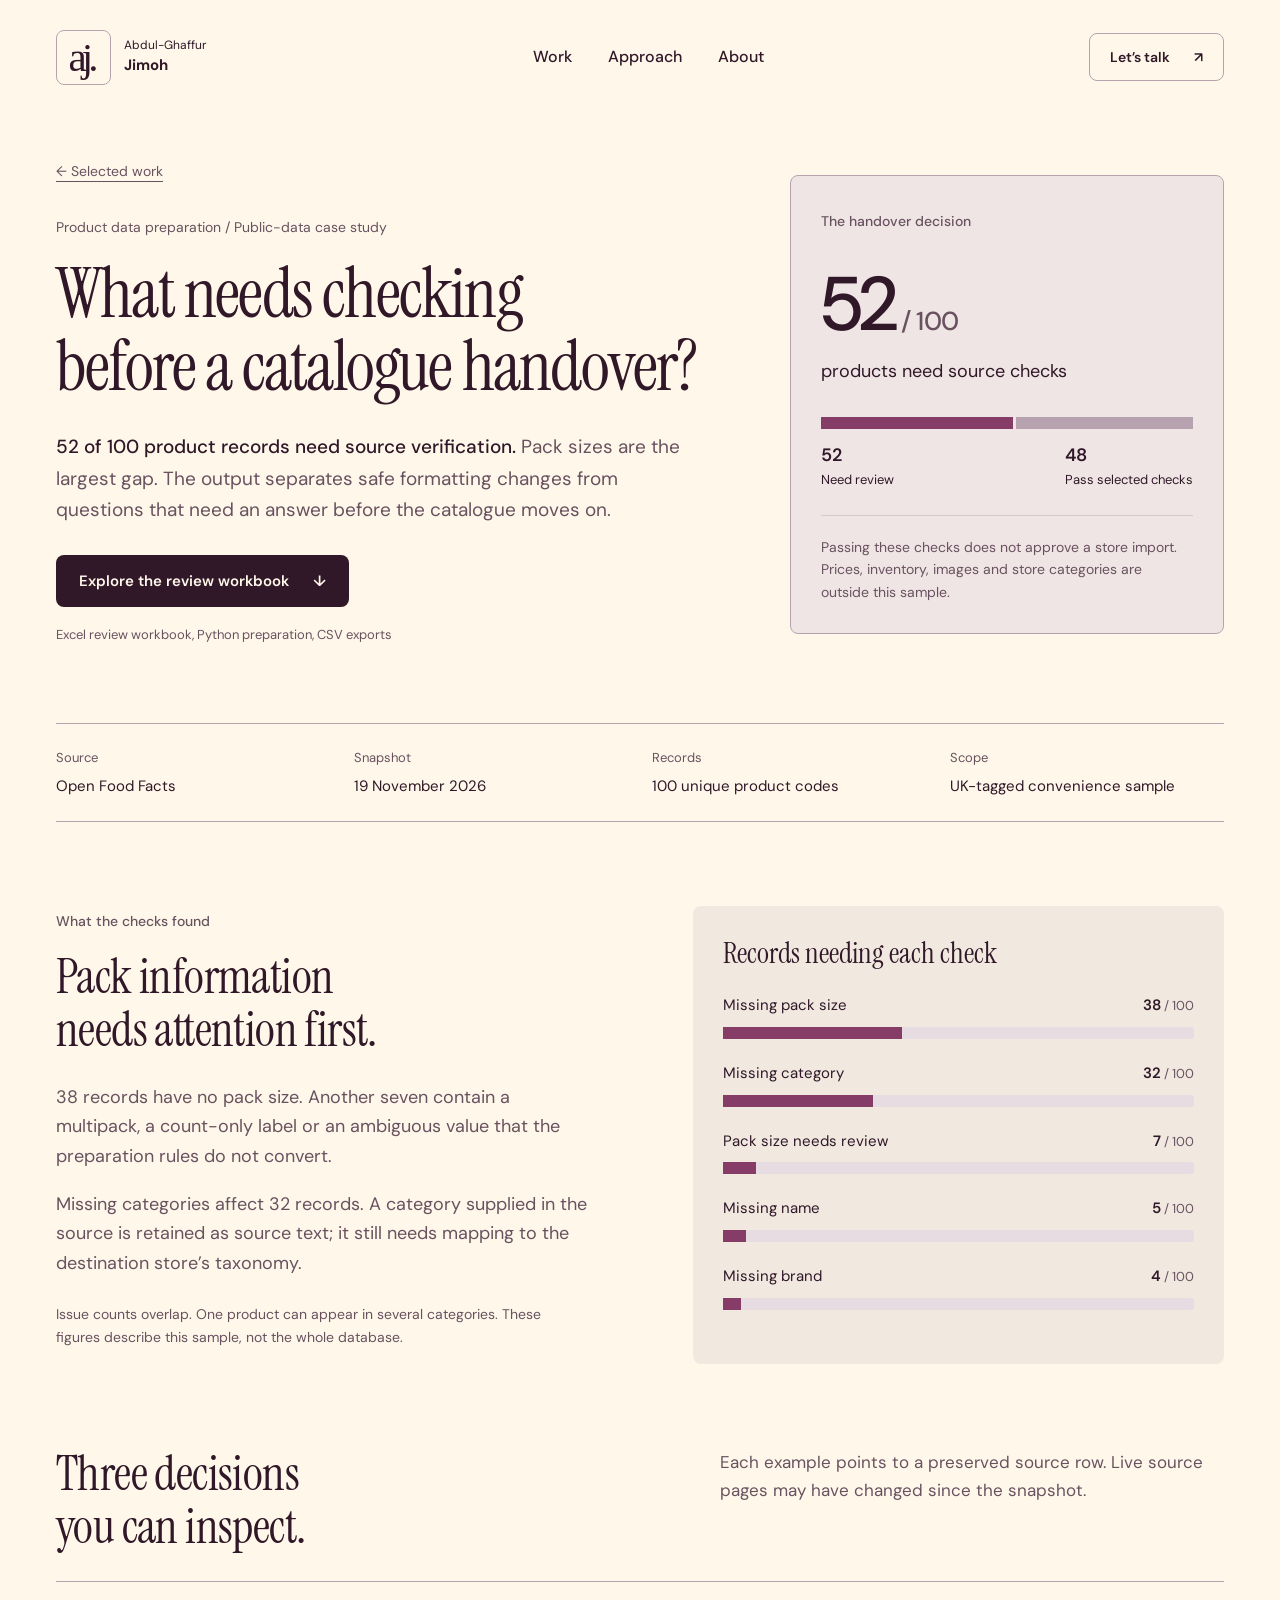
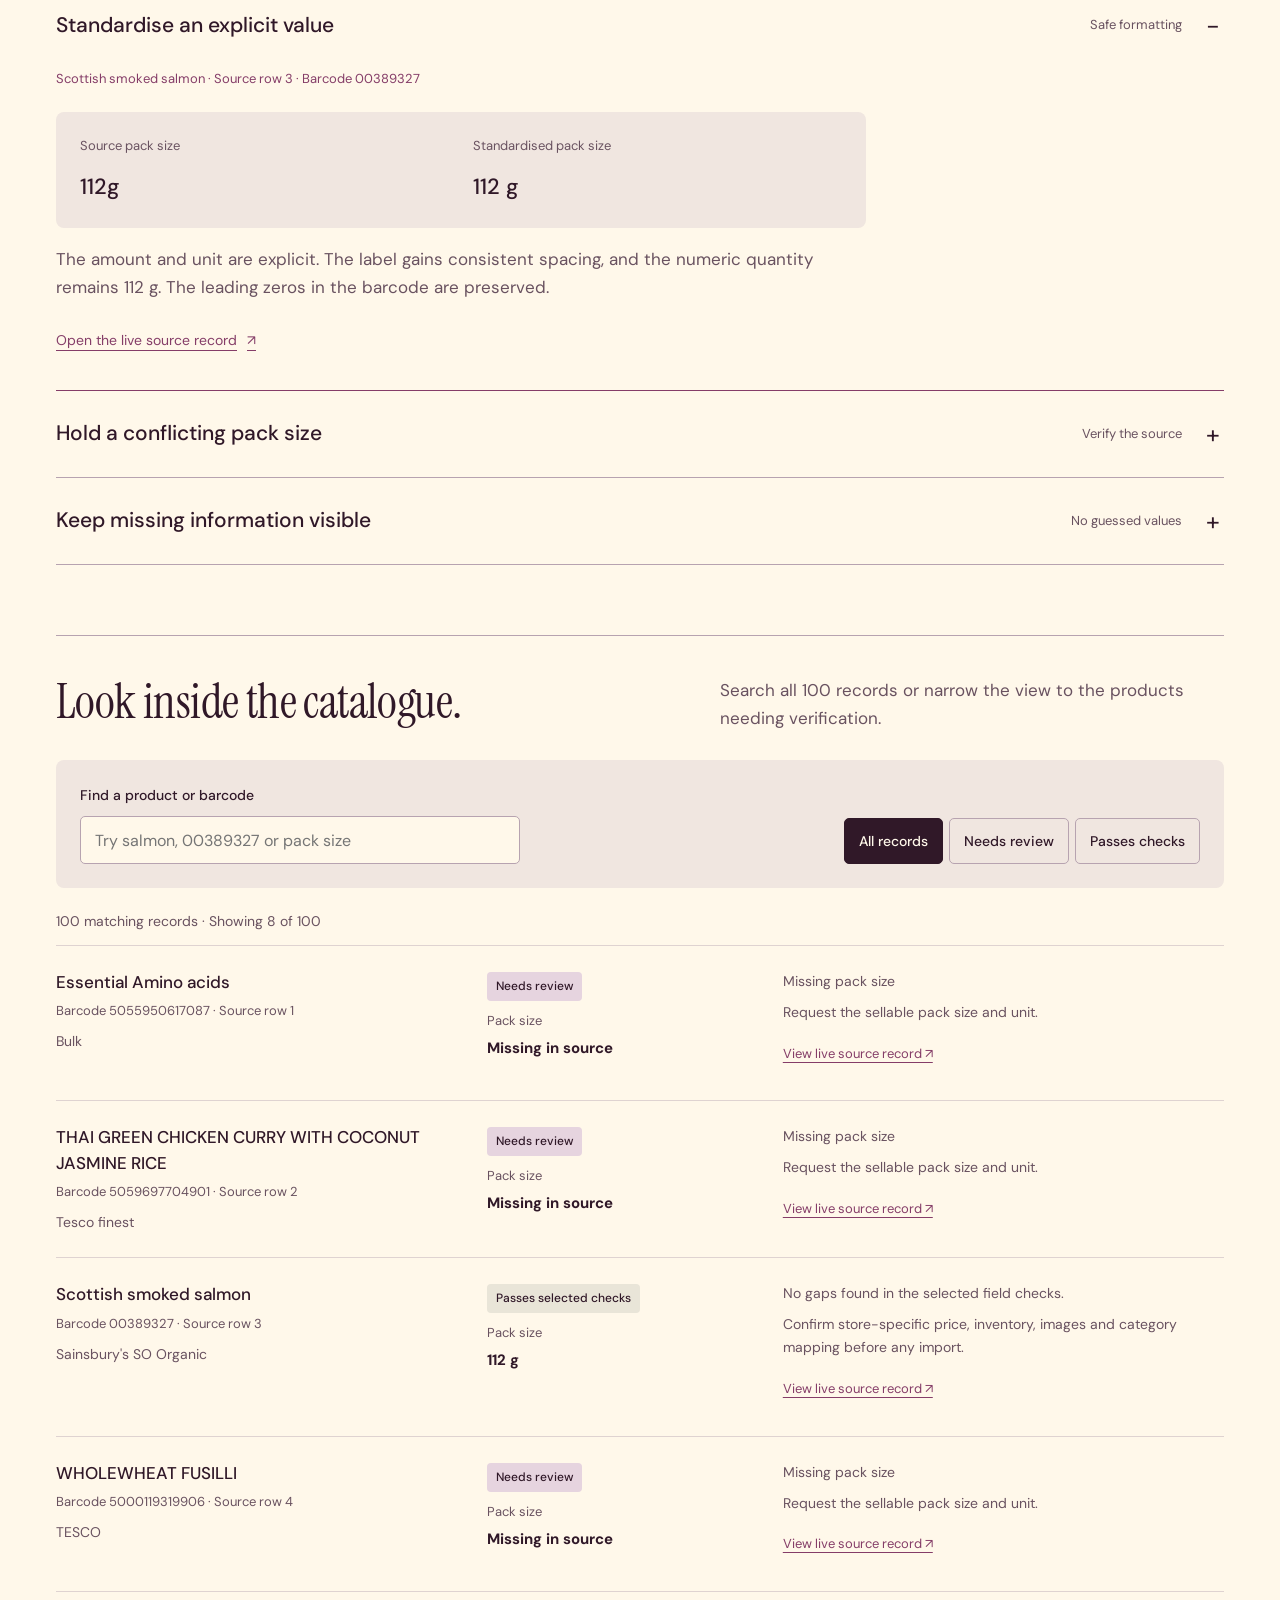
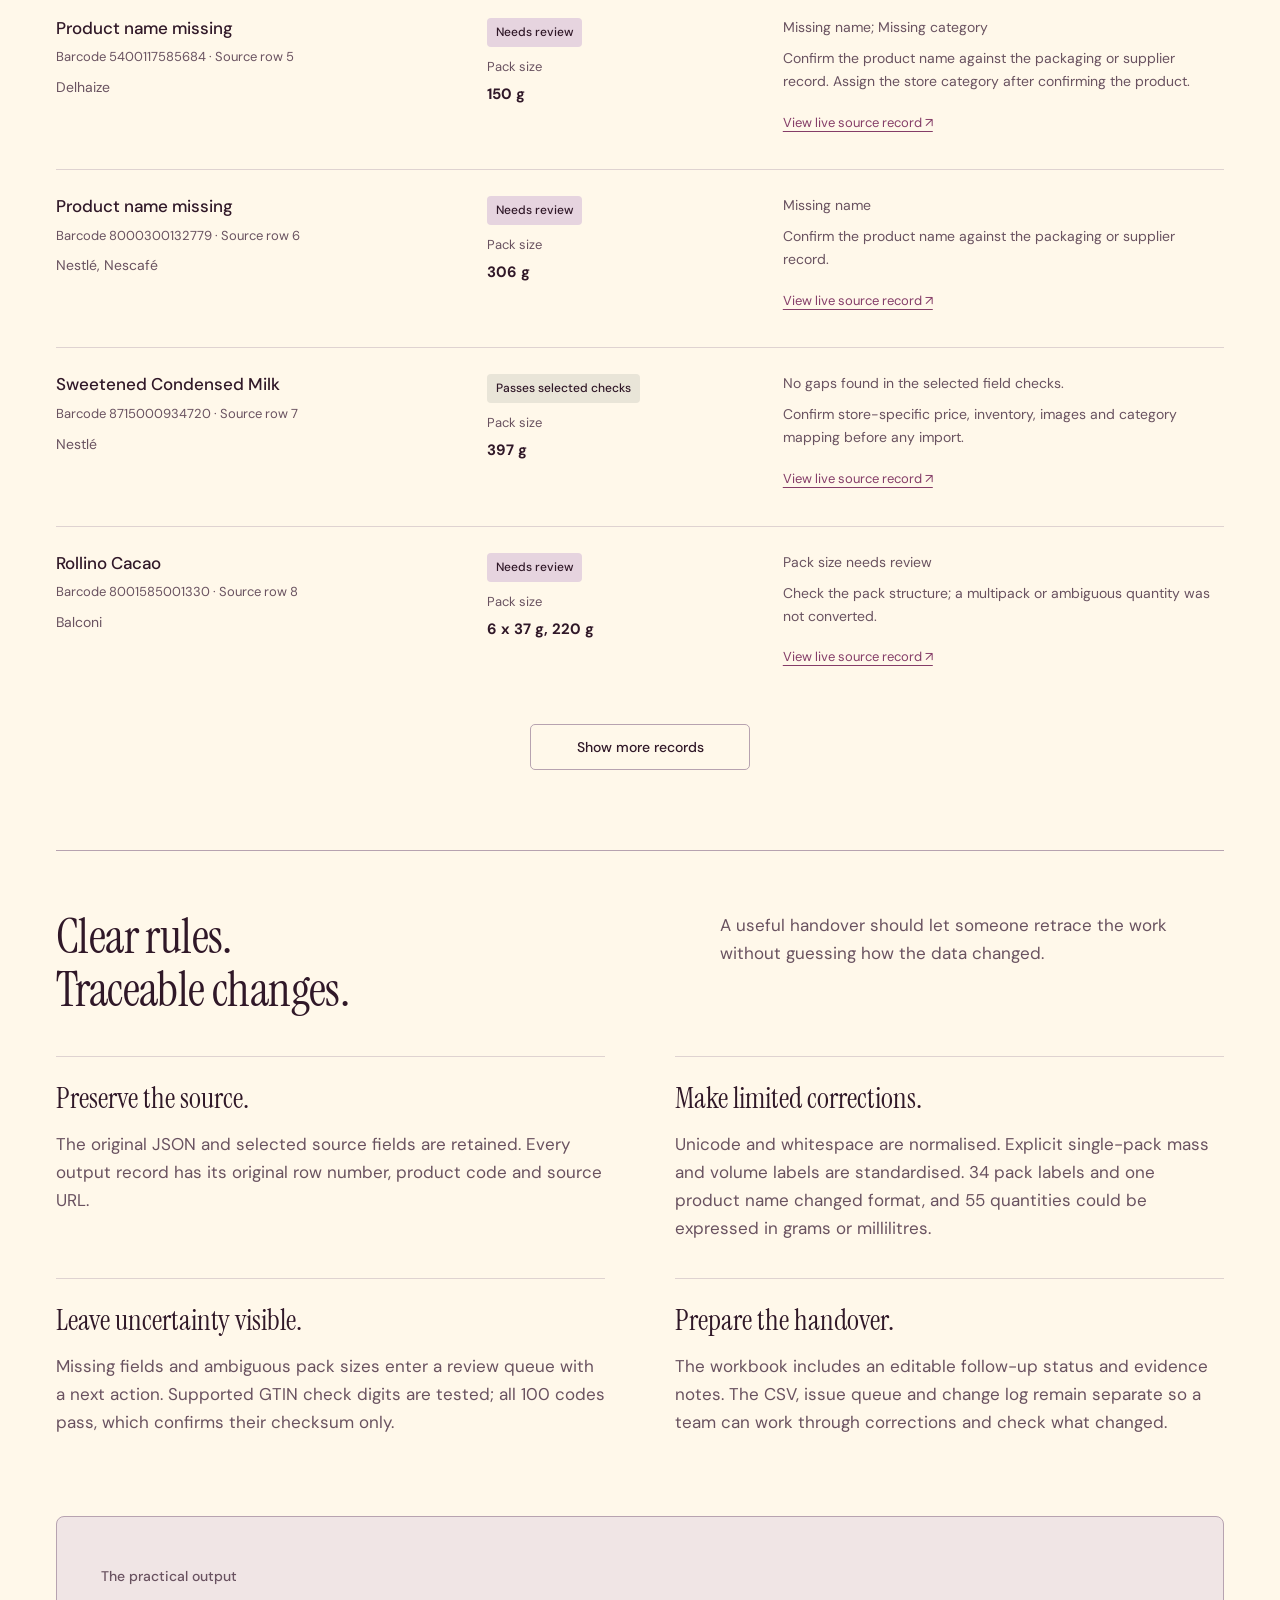
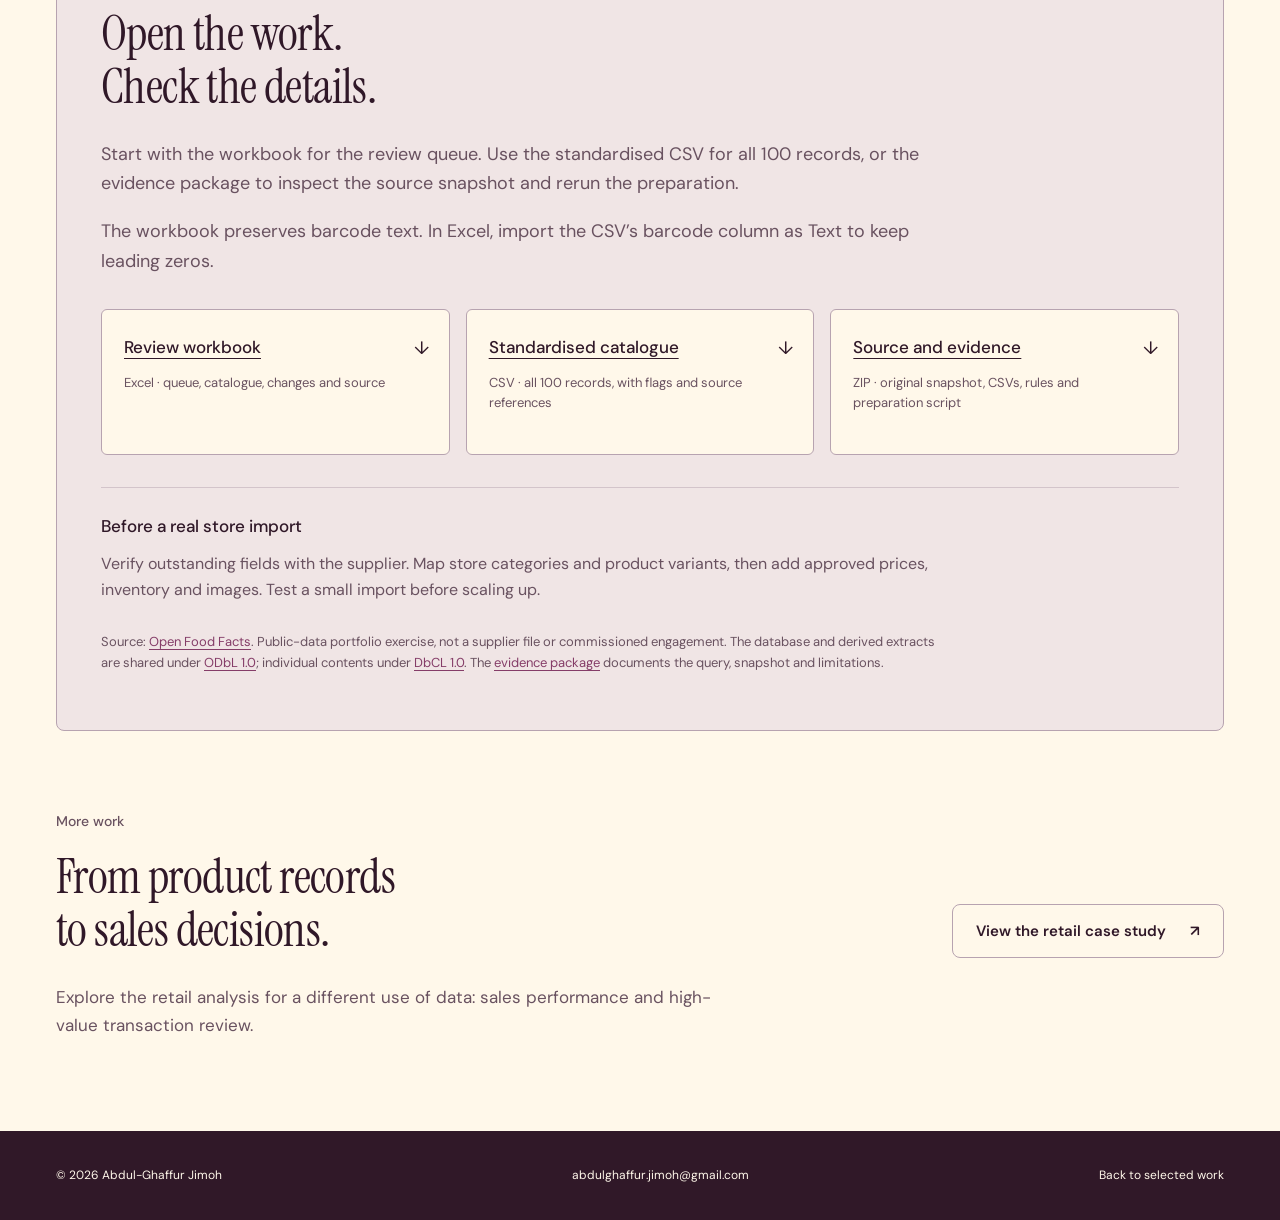
==== catalogue-case-study.html @ dcfa3a55 "Add catalogue quality case study and refine mobile navigation" ====
<!doctype html><html lang="en"><head><meta charset="utf-8"><meta name="viewport" content="width=device-width,initial-scale=1"><meta name="theme-color" content="#FFF8EA"><title>Product Catalogue Quality Review | Abdul-Ghaffur Jimoh</title><meta name="description" content="A practical review of 100 real product records: 52 need source verification, 35 fields standardised, with a downloadable catalogue and review queue."><link rel="canonical" href="https://abdulghaffurjimoh.github.io/catalogue-case-study.html"><meta name="author" content="Abdul-Ghaffur Jimoh"><meta property="og:type" content="article"><meta property="og:title" content="What needs checking before a catalogue handover?"><meta property="og:description" content="100 real product records. Clear preparation rules, a traceable change log and a practical review queue."><meta property="og:url" content="https://abdulghaffurjimoh.github.io/catalogue-case-study.html"><meta property="og:image" content="https://abdulghaffurjimoh.github.io/portfolio-social.jpg"><meta name="twitter:card" content="summary_large_image"><meta name="twitter:title" content="Product Catalogue Quality Review | Abdul-Ghaffur Jimoh"><meta name="twitter:description" content="A practical catalogue review with real source records and downloadable evidence."><meta name="twitter:image" content="https://abdulghaffurjimoh.github.io/portfolio-social.jpg"><link rel="icon" href="portfolio-mark.svg?v=3" type="image/svg+xml"><link rel="preconnect" href="https://fonts.googleapis.com"><link rel="preconnect" href="https://fonts.gstatic.com" crossorigin><link href="https://fonts.googleapis.com/css2?family=Instrument+Serif:ital@0;1&family=DM+Sans:wght@400;500;600&display=swap" rel="stylesheet"><link rel="stylesheet" href="style.css"><link rel="stylesheet" href="editorial.css?v=about-4"><link rel="stylesheet" href="interactions.css?v=3"><link rel="stylesheet" href="catalogue.css?v=1"><script src="app.js?v=2" defer></script><script src="interactions.js?v=3" defer></script><script src="catalogue.js?v=1" defer></script></head><body class="case-page catalogue-page"><a class="skip" href="#main">Skip to content</a><header class="site-header wrap"><a class="brand" href="index.html" aria-label="Abdul-Ghaffur Jimoh home"><span class="mark">aj<span>.</span></span><span>Abdul-Ghaffur<br><b>Jimoh</b></span></a><button class="menu-toggle" type="button" aria-expanded="false" aria-controls="primary-navigation"><span class="menu-label">Menu</span><span class="menu-icon" aria-hidden="true"></span></button><nav id="primary-navigation" aria-label="Main navigation"><a href="index.html#work">Work</a><a href="index.html#approach">Approach</a><a href="index.html#about">About</a><a class="menu-contact" href="mailto:abdulghaffur.jimoh@gmail.com">Get in touch <span aria-hidden="true">↗</span></a></nav><a class="nav-contact" href="mailto:abdulghaffur.jimoh@gmail.com">Let’s talk <span aria-hidden="true">↗</span></a></header><main id="main">
<section class="catalogue-hero wrap"><div class="catalogue-intro"><a class="back-link" href="index.html#work">← Selected work</a><p class="project-type">Product data preparation / Public-data case study</p><h1>What needs checking<br>before a catalogue handover?</h1><p class="catalogue-deck"><strong>52 of 100 product records need source verification.</strong> Pack sizes are the largest gap. The output separates safe formatting changes from questions that need an answer before the catalogue moves on.</p><a class="button primary" href="Catalogue_Review.xlsx" download>Explore the review workbook <span aria-hidden="true">↓</span></a><p class="catalogue-tools">Excel review workbook, Python preparation, CSV exports</p></div><aside class="catalogue-verdict" aria-label="Catalogue review result"><span class="section-label">The handover decision</span><div class="verdict-main"><strong>52<span> / 100</span></strong><p>products need source checks</p></div><div class="split-track" role="img" aria-label="52 products need review; 48 pass selected checks"><span></span><span></span></div><div class="split-labels"><p><strong>52</strong> Need review</p><p><strong>48</strong> Pass selected checks</p></div><p class="verdict-note">Passing these checks does not approve a store import. Prices, inventory, images and store categories are outside this sample.</p></aside></section>
<dl class="catalogue-context wrap"><div><dt>Source</dt><dd>Open Food Facts</dd></div><div><dt>Snapshot</dt><dd>19 November 2026</dd></div><div><dt>Records</dt><dd>100 unique product codes</dd></div><div><dt>Scope</dt><dd>UK-tagged convenience sample</dd></div></dl>
<section class="catalogue-evidence wrap" id="catalogue-findings"><div><span class="section-label">What the checks found</span><h2>Pack information<br>needs attention first.</h2><p>38 records have no pack size. Another seven contain a multipack, a count-only label or an ambiguous value that the preparation rules do not convert.</p><p>Missing categories affect 32 records. A category supplied in the source is retained as source text; it still needs mapping to the destination store’s taxonomy.</p><p class="evidence-note">Issue counts overlap. One product can appear in several categories. These figures describe this sample, not the whole database.</p></div><div class="quality-evidence"><h3>Records needing each check</h3><div class="quality-chart" role="img" aria-label="Products with each issue, out of 100: 38 missing pack size; 32 missing category; 7 pack sizes need review; 5 missing names; 4 missing brands."><div class="quality-bar"><div><span>Missing pack size</span><strong>38<small> / 100</small></strong></div><div class="bar-track"><span style="width:38%"></span></div></div><div class="quality-bar"><div><span>Missing category</span><strong>32<small> / 100</small></strong></div><div class="bar-track"><span style="width:32%"></span></div></div><div class="quality-bar"><div><span>Pack size needs review</span><strong>7<small> / 100</small></strong></div><div class="bar-track"><span style="width:7%"></span></div></div><div class="quality-bar"><div><span>Missing name</span><strong>5<small> / 100</small></strong></div><div class="bar-track"><span style="width:5%"></span></div></div><div class="quality-bar"><div><span>Missing brand</span><strong>4<small> / 100</small></strong></div><div class="bar-track"><span style="width:4%"></span></div></div></div></div></section>
<section class="catalogue-decisions wrap" id="decisions"><div class="section-heading"><h2>Three decisions<br>you can inspect.</h2><p>Each example points to a preserved source row. Live source pages may have changed since the snapshot.</p></div><div class="decision-list"><details class="decision-example" open><summary><span>Standardise an explicit value</span><span class="decision-tag">Safe formatting</span></summary><div class="decision-body"><p class="example-product">Scottish smoked salmon · Source row 3 · Barcode 00389327</p><div class="before-after"><div><span>Source pack size</span><strong>112g</strong></div><div><span>Standardised pack size</span><strong>112 g</strong></div></div><p>The amount and unit are explicit. The label gains consistent spacing, and the numeric quantity remains 112 g. The leading zeros in the barcode are preserved.</p><a href="https://world.openfoodfacts.org/product/00389327" target="_blank" rel="noopener noreferrer">Open the live source record <span aria-hidden="true">↗</span></a></div></details>
<details class="decision-example"><summary><span>Hold a conflicting pack size</span><span class="decision-tag">Verify the source</span></summary><div class="decision-body"><p class="example-product">Rollino Cacao · Source row 8 · Barcode 8001585001330</p><div class="before-after"><div><span>Source pack size</span><strong>6 x 37 g, 220 g</strong></div><div><span>Derived total</span><strong>Left blank</strong></div></div><p>Six units at 37 g would total 222 g, which conflicts with 220 g in the same field. The original label stays visible. The next action is to check the packaging or supplier record before choosing a value.</p><a href="https://world.openfoodfacts.org/product/8001585001330" target="_blank" rel="noopener noreferrer">Open the live source record <span aria-hidden="true">↗</span></a></div></details>
<details class="decision-example"><summary><span>Keep missing information visible</span><span class="decision-tag">No guessed values</span></summary><div class="decision-body"><p class="example-product">Source row 5 · Barcode 5400117585684</p><div class="before-after"><div><span>Product name</span><strong>Missing in source</strong></div><div><span>Known pack size</span><strong>150 g</strong></div></div><p>The record has a brand and pack size but no product name. Those fields are insufficient to identify the item safely. The name stays blank and the product enters the review queue.</p><a href="https://world.openfoodfacts.org/product/5400117585684" target="_blank" rel="noopener noreferrer">Open the live source record <span aria-hidden="true">↗</span></a></div></details></div></section>
<section class="catalogue-records wrap" id="records"><div class="section-heading"><h2>Look inside the catalogue.</h2><p>Search all 100 records or narrow the view to the products needing verification.</p></div><div class="record-toolbar" hidden><div class="record-search"><label for="catalogue-search">Find a product or barcode</label><input type="search" id="catalogue-search" placeholder="Try salmon, 00389327 or pack size" autocomplete="off"></div><div class="record-filters" role="group" aria-label="Filter catalogue records"><button type="button" data-record-filter="all" aria-pressed="true">All records</button><button type="button" data-record-filter="review" aria-pressed="false">Needs review</button><button type="button" data-record-filter="pass" aria-pressed="false">Passes checks</button></div></div><p class="record-count" role="status" aria-live="polite">Loading the product records…</p><div class="record-results" id="catalogue-results"></div><button class="records-more" type="button" hidden>Show more records</button><noscript><p>Download the workbook or CSV below to inspect all 100 records.</p></noscript></section>
<section class="catalogue-method wrap"><div class="section-heading"><h2>Clear rules.<br>Traceable changes.</h2><p>A useful handover should let someone retrace the work without guessing how the data changed.</p></div><div class="method-grid"><article><h3>Preserve the source.</h3><p>The original JSON and selected source fields are retained. Every output record has its original row number, product code and source URL.</p></article><article><h3>Make limited corrections.</h3><p>Unicode and whitespace are normalised. Explicit single-pack mass and volume labels are standardised. 34 pack labels and one product name changed format, and 55 quantities could be expressed in grams or millilitres.</p></article><article><h3>Leave uncertainty visible.</h3><p>Missing fields and ambiguous pack sizes enter a review queue with a next action. Supported GTIN check digits are tested; all 100 codes pass, which confirms their checksum only.</p></article><article><h3>Prepare the handover.</h3><p>The workbook includes an editable follow-up status and evidence notes. The CSV, issue queue and change log remain separate so a team can work through corrections and check what changed.</p></article></div></section>
<section class="catalogue-downloads wrap" id="downloads"><span class="section-label">The practical output</span><h2>Open the work.<br>Check the details.</h2><p>Start with the workbook for the review queue. Use the standardised CSV for all 100 records, or the evidence package to inspect the source snapshot and rerun the preparation.</p><p class="csv-guidance">The workbook preserves barcode text. In Excel, import the CSV’s barcode column as Text to keep leading zeros.</p><div class="download-grid"><a href="Catalogue_Review.xlsx" download><span>Review workbook</span><small>Excel · queue, catalogue, changes and source</small><b aria-hidden="true">↓</b></a><a href="catalogue-standardised.csv" download><span>Standardised catalogue</span><small>CSV · all 100 records, with flags and source references</small><b aria-hidden="true">↓</b></a><a href="catalogue-evidence.zip" download><span>Source and evidence</span><small>ZIP · original snapshot, CSVs, rules and preparation script</small><b aria-hidden="true">↓</b></a></div><div class="catalogue-limits"><h3>Before a real store import</h3><p>Verify outstanding fields with the supplier. Map store categories and product variants, then add approved prices, inventory and images. Test a small import before scaling up.</p></div><p class="source-credit">Source: <a href="https://world.openfoodfacts.org/" target="_blank" rel="noopener noreferrer">Open Food Facts</a>. Public-data portfolio exercise, not a supplier file or commissioned engagement. The database and derived extracts are shared under <a href="https://opendatacommons.org/licenses/odbl/1-0/" target="_blank" rel="noopener noreferrer">ODbL 1.0</a>; individual contents under <a href="https://opendatacommons.org/licenses/dbcl/1-0/" target="_blank" rel="noopener noreferrer">DbCL 1.0</a>. The <a href="catalogue-evidence.zip" download>evidence package</a> documents the query, snapshot and limitations.</p></section>
<section class="catalogue-next wrap"><div><span class="section-label">More work</span><h2>From product records<br>to sales decisions.</h2><p>Explore the retail analysis for a different use of data: sales performance and high-value transaction review.</p></div><a class="button outline" href="retail-case-study.html">View the retail case study <span aria-hidden="true">↗</span></a></section></main><footer class="site-footer wrap"><span>© <span data-year>2026</span> Abdul-Ghaffur Jimoh</span><a href="mailto:abdulghaffur.jimoh@gmail.com">abdulghaffur.jimoh@gmail.com</a><a href="index.html#work">Back to selected work</a></footer></body></html>
---- style.css ----
:root{--paper:#fcfcfb;--ink:#172d39;--blue:#3155d9;--mist:#eaf0fa;--sage:#e0ece5;--line:#dce2e5;--muted:#546670;--font:Manrope,Arial,sans-serif}*{box-sizing:border-box}html{scroll-behavior:smooth;scroll-padding-top:35px}body{margin:0;background:var(--paper);color:var(--ink);font:16px/1.65 var(--font);-webkit-font-smoothing:antialiased}a{color:inherit;text-decoration:none}button{font:inherit}button,a{-webkit-tap-highlight-color:transparent}a:focus-visible,button:focus-visible,summary:focus-visible{outline:3px solid var(--blue);outline-offset:5px}::selection{background:#cbd9ff}.wrap{max-width:1320px;width:calc(100% - 112px);margin-inline:auto}.skip{position:absolute;left:20px;top:-100px;background:var(--ink);color:white;padding:10px 20px;z-index:20}.skip:focus{top:15px}.site-header{height:120px;display:flex;align-items:center;justify-content:space-between;gap:30px}.brand{display:flex;align-items:center;gap:13px;font-size:12px;line-height:1.45}.brand b{font-size:14px}.mark{font-family:Georgia,serif;font-size:41px;letter-spacing:-5px;line-height:1;background:var(--ink);color:white;width:55px;height:55px;display:flex;align-items:center;justify-content:center;border-radius:16px;padding-right:5px}.mark span{color:#a9c1ff}.site-header nav{display:flex;gap:36px;font-size:14px;font-weight:600}.site-header nav a{padding:12px 0}.site-header nav a:hover,.text-link:hover{color:var(--blue)}.nav-contact{display:flex;align-items:center;gap:24px;border:1px solid var(--line);border-radius:30px;padding:11px 22px;font-size:13px;font-weight:700}.nav-contact:hover{background:var(--mist)}.hero{display:grid;grid-template-columns:1.1fr 1fr;gap:7%;align-items:center;min-height:650px;padding-block:50px 80px}.availability{display:flex;align-items:center;gap:10px;font-size:12px;font-weight:600;margin-bottom:25px}.availability>span{width:7px;height:7px;background:#417252;border-radius:50%;box-shadow:0 0 0 5px #e7efe9}.hero h1{font-family:'Instrument Serif',Georgia,serif;font-weight:400;font-size:clamp(56px,5.8vw,84px);line-height:1.03;letter-spacing:-2.4px;margin:0 0 25px}.hero-copy>p{max-width:440px;font-size:16px;line-height:1.8;color:var(--muted)}.hero-actions{display:flex;align-items:center;gap:28px;margin-top:30px}.button{min-height:49px;display:inline-flex;align-items:center;justify-content:center;gap:30px;padding:14px 23px;border-radius:7px;font-size:13px;font-weight:700;transition:background .2s,transform .2s;white-space:nowrap}.button:hover{transform:translateY(-2px)}.button.primary{background:var(--blue);color:#fff}.button.primary:hover{background:#2543af}.button.light{background:white;color:var(--ink)}.button.outline{border:1px solid var(--line);background:white}.text-link{font-size:13px;font-weight:700;border-bottom:1px solid currentColor;padding-block:7px;display:inline-block}.hero-foot{display:flex;gap:19px;margin-top:38px;font-size:10px;color:var(--muted)}.hero-foot span+span{border-left:1px solid var(--line);padding-left:19px}.exhibit{background:var(--mist);border-radius:18px;overflow:hidden;box-shadow:0 22px 75px #18324b0c;position:relative;transform:rotate(-1deg)}.exhibit-top{display:flex;justify-content:space-between;align-items:center;padding:22px 25px;border-bottom:1px solid #ccd8ed;font-size:11px;gap:12px}.exhibit-title{display:flex;align-items:center;gap:9px;font-weight:700}.tiny-grid{font-size:22px;line-height:1}.live-label{font-size:9px;background:#dbe6fb;border-radius:20px;padding:4px 10px}.exhibit-content{padding:27px 28px 20px}.exhibit-number>span:first-child{font-size:11px;color:var(--muted);display:block}.exhibit-number strong{font-size:43px;font-weight:600;letter-spacing:-2px;display:block;line-height:1.5}.exhibit-period{font-size:9px;color:var(--muted)}.chart-heading{display:flex;justify-content:space-between;font-size:10px;margin:28px 0 12px}.legend-dot:before{content:'';width:6px;height:6px;background:var(--blue);border-radius:50%;display:inline-block;margin-right:6px}.chart-container{height:170px;position:relative}.chart-container svg{width:100%;height:100%;overflow:visible}.chart-months{display:flex;justify-content:space-between;font-size:8px;color:var(--muted);margin-top:6px}.market-control{display:flex;gap:4px;border-top:1px solid #ccd8ed;margin-top:23px;padding-top:17px}.market-control button{border:0;border-radius:5px;background:transparent;padding:10px 12px;font-size:10px;color:var(--muted);cursor:pointer;min-height:40px}.market-control button.active{color:var(--ink);background:white;box-shadow:0 2px 5px #18324b09}.chart-note{font-size:9px;color:var(--muted);margin-top:13px;margin-bottom:0}.exhibit-bottom{display:flex;justify-content:space-between;gap:10px;align-items:center;padding:17px 25px;background:#e1e9f7;font-size:9px}.exhibit-bottom a{font-weight:700}.intro-band{border-top:1px solid var(--line);padding:30px 0 50px;display:flex;justify-content:space-between;align-items:center;gap:25px}.intro-band p{margin:0;font-size:14px;color:var(--muted)}.intro-band b{font-weight:500;color:var(--ink)}.intro-band>div{display:flex;gap:32px;font-size:11px;color:var(--muted)}.work-section{background:#f1f4f6;padding:70px 0 80px}.section-heading{display:flex;align-items:flex-end;justify-content:space-between;gap:40px;margin-bottom:34px}.section-heading h2{font-weight:600;font-size:31px;letter-spacing:-1.2px;line-height:1.3;margin:0}.section-heading>span{font-size:11px;color:var(--muted)}.featured-project{background:var(--ink);color:white;border-radius:16px;display:grid;grid-template-columns:.9fr 1.25fr;overflow:hidden}.project-copy{padding:49px 43px}.project-type{font-size:10px;color:#bfced5}.project-copy h3{font-size:48px;line-height:1.15;font-weight:500;letter-spacing:-2px;margin:23px 0}.project-copy>p{color:#c3d0d7;font-size:13px;max-width:330px;line-height:1.85}.project-facts{display:flex;gap:30px;margin:28px 0 21px}.project-facts dt{font-size:9px;color:#bfced5}.project-facts dd{font-size:22px;margin:4px 0;font-weight:500}.project-tags{display:flex;gap:7px;flex-wrap:wrap;margin-bottom:30px}.project-tags span{font-size:9px;padding:4px 9px;border:1px solid #46606e;border-radius:20px}.project-art{background:#dbe6df;margin:27px 27px 27px 0;border-radius:10px;display:flex;flex-direction:column;justify-content:space-between;color:var(--ink);overflow:hidden;min-width:0}.project-art-top{display:flex;justify-content:space-between;padding:24px 25px;font-size:12px;font-weight:700}.project-preview{position:relative;margin:3px 22px 0;box-shadow:0 10px 30px #18332c15;transform:rotate(1.8deg);border-radius:5px;overflow:hidden;aspect-ratio:1.3;background:white}.project-preview img{width:100%;height:auto;display:block}.project-art-caption{display:flex;justify-content:space-between;padding:24px 25px;font-size:10px;gap:15px}.approach{padding:95px 0}.approach .section-heading{align-items:center;margin-bottom:45px}.section-heading>p{font-size:14px;color:var(--muted);max-width:370px;line-height:1.8}.approach-grid{display:grid;grid-template-columns:repeat(3,1fr);gap:45px}.approach-grid article{border-top:2px solid var(--line);padding-top:24px}.step{font-size:11px;color:var(--blue);font-weight:700}.approach-grid h3{font-size:20px;letter-spacing:-.6px;margin:16px 0 12px}.approach-grid p{font-size:13px;color:var(--muted);line-height:1.8}.about-section{display:grid;grid-template-columns:.8fr 1.2fr;gap:9%;align-items:center;padding:40px 0 100px}.about-art{background:var(--sage);border-radius:110px 15px 15px 15px;min-height:500px;display:flex;flex-direction:column;justify-content:space-between;position:relative;overflow:hidden}.about-monogram{font-family:'Instrument Serif',Georgia,serif;letter-spacing:-24px;font-size:245px;line-height:1;margin:auto;color:#58776b;transform:rotate(-10deg)}.about-monogram>span{color:#a4beb0}.about-art:before{content:'';width:330px;height:330px;border:1px solid #c1d3c8;border-radius:50%;position:absolute;left:18%;top:15%}.about-art-footer{display:flex;justify-content:space-between;gap:15px;font-size:10px;padding:25px}.section-label{font-size:11px;font-weight:700;color:var(--muted)}.about-copy h2{font-size:34px;letter-spacing:-1.2px;line-height:1.35;font-weight:600;margin:16px 0 24px}.about-copy>p{font-size:14px;color:var(--muted);line-height:1.9}.tool-list{margin:27px 0;display:grid;grid-template-columns:1fr 1fr;gap:28px;border-top:1px solid var(--line);padding-top:24px}.tool-list h3{font-size:12px;font-weight:700;margin:0 0 8px}.tool-list p{font-size:12px;line-height:1.8;color:var(--muted);margin:0}.contact-section{background:var(--mist);border-radius:16px;display:flex;align-items:center;justify-content:space-between;gap:40px;padding:48px 54px;margin-bottom:50px}.contact-section h2{font-size:40px;font-weight:500;letter-spacing:-1.5px;line-height:1.2;margin:16px 0}.contact-section p{font-size:13px;color:var(--muted);max-width:450px}.site-footer{display:flex;align-items:center;justify-content:space-between;gap:20px;font-size:10px;padding-bottom:35px;color:var(--muted)}.site-footer a:hover{color:var(--blue)}
/* Case study */
.case-hero{padding:52px 0 50px}.back-link{font-size:12px;color:var(--muted);display:inline-block;padding:10px 0}.case-hero h1{font-family:'Instrument Serif',Georgia,serif;font-size:clamp(54px,6.2vw,85px);line-height:1.05;font-weight:400;letter-spacing:-2px;max-width:900px;margin:23px 0}.case-deck{font-size:18px;color:var(--muted);max-width:700px;line-height:1.8}.case-meta{display:flex;gap:50px;flex-wrap:wrap;margin:35px 0}.case-meta dt{color:var(--muted);font-size:11px}.case-meta dd{margin:7px 0;font-size:13px;font-weight:700}.case-cover{background:var(--mist);padding:28px;border-radius:14px;max-height:600px;overflow:hidden}.case-cover img{width:100%;height:auto;display:block;border-radius:5px}.case-body{display:grid;grid-template-columns:210px minmax(0,800px);gap:70px;padding:65px 0 90px}.case-nav{align-self:start;position:sticky;top:35px;font-size:12px;display:flex;flex-direction:column;gap:5px}.case-nav>a{padding:10px 0;color:var(--muted)}.case-nav>a:hover{color:var(--blue)}.case-nav>strong{font-size:11px;margin-bottom:12px}.case-content section{margin-bottom:65px;scroll-margin-top:35px}.case-content h2{font-size:29px;line-height:1.3;letter-spacing:-.9px;font-weight:600;margin-bottom:22px}.case-content h3{font-size:18px;line-height:1.4;margin-top:27px}.case-content p,.case-content li{font-size:15px;line-height:1.9;color:var(--muted)}.case-content ul{padding-left:20px}.case-content li{margin-block:12px}.case-content a:not(.button){color:var(--blue);text-decoration:underline;text-underline-offset:3px}.case-callout{background:var(--mist);padding:22px 25px;border-left:3px solid var(--blue);border-radius:0 8px 8px 0;margin:26px 0}.case-callout p{margin:0}.stat-row{display:grid;grid-template-columns:repeat(3,1fr);gap:20px;margin:30px 0;padding:22px 0;border-block:1px solid var(--line)}.stat-row strong{display:block;font-size:27px;letter-spacing:-1px}.stat-row span{font-size:11px;color:var(--muted)}.article-image{margin:28px 0}.article-image img{display:block;width:100%;height:auto;border:1px solid var(--line);border-radius:8px}.article-image figcaption{font-size:11px;color:var(--muted);margin:9px 0}.finding{padding:20px 0;border-bottom:1px solid var(--line)}.finding strong{font-size:20px;color:var(--ink)}.finding p{margin:9px 0}.table-scroll{overflow-x:auto}.case-table{border-collapse:collapse;width:100%;font-size:12px;min-width:500px}.case-table th{text-align:left;background:var(--ink);color:white;padding:13px}.case-table td{padding:15px 13px;border-bottom:1px solid var(--line)}.case-table td:last-child{text-align:right;font-variant-numeric:tabular-nums}.case-table tbody tr:nth-child(2n){background:#f0f4f7}.case-content details{border-block:1px solid var(--line);padding:18px 0}.case-content summary{font-size:14px;cursor:pointer;font-weight:700;min-height:35px}.download-panel{background:var(--sage);padding:30px;border-radius:12px}.download-panel h2{margin-top:0}.download-panel .button{margin:10px 10px 0 0}.no-js-note{font-size:12px;color:var(--muted)}
@media(min-width:1500px){.hero{gap:10%;min-height:730px}.hero h1{font-size:90px}}
@media(max-width:1050px){.wrap{width:calc(100% - 64px)}.hero{gap:5%;min-height:600px}.hero h1{font-size:65px}.exhibit-content{padding:23px 20px 17px}.hero-actions{gap:20px}.hero-foot{font-size:9px;gap:12px}.hero-foot span+span{padding-left:12px}.intro-band>div{gap:17px;font-size:10px}.project-copy{padding:37px 30px}.project-copy h3{font-size:40px}.project-facts{gap:20px}.project-art{margin:22px 22px 22px 0}.about-art{min-height:440px}.about-monogram{font-size:205px}.about-copy h2{font-size:29px}.case-body{gap:35px;grid-template-columns:160px 1fr}.contact-section{padding:40px}}
@media(max-width:760px){.wrap{width:calc(100% - 40px)}.site-header{height:94px;gap:15px}.site-header nav{display:none}.nav-contact{padding:9px 17px;font-size:11px;gap:12px}.brand{font-size:10px;gap:10px}.brand b{font-size:12px}.mark{width:45px;height:45px;font-size:35px;border-radius:12px}.hero{grid-template-columns:1fr;gap:40px;padding:35px 0 50px}.hero h1{font-size:66px;letter-spacing:-1.7px}.hero-copy>p{font-size:15px;max-width:440px}.availability{font-size:11px}.hero-actions{gap:24px}.hero-foot{font-size:9px;margin-top:27px}.exhibit{max-width:520px;width:100%;margin:auto;transform:none}.exhibit-content{padding:24px}.chart-container{height:165px}.exhibit-number strong{font-size:40px}.market-control button{font-size:11px;padding-inline:14px}.exhibit-bottom{font-size:10px}.chart-note{font-size:10px}.intro-band{align-items:flex-start;flex-direction:column;padding-block:24px 35px;gap:20px}.intro-band>div{flex-wrap:wrap;gap:12px 22px;font-size:10px}.intro-band p{font-size:13px}.work-section{padding:45px 0}.section-heading{align-items:flex-start;flex-direction:column;gap:12px;margin-bottom:25px}.section-heading h2{font-size:28px}.section-heading>span{font-size:10px}.featured-project{grid-template-columns:1fr}.project-copy{padding:31px 27px}.project-copy h3{font-size:42px;margin-block:20px}.project-copy>p{max-width:100%}.project-facts{gap:36px}.project-art{margin:0 15px 15px}.project-preview{max-height:360px}.project-art-caption{font-size:9px}.approach{padding:58px 0}.approach .section-heading{align-items:flex-start;margin-bottom:30px}.section-heading>p{margin:0;font-size:13px;max-width:100%}.approach-grid{grid-template-columns:1fr;gap:24px}.approach-grid article{padding-top:18px}.approach-grid h3{margin-block:10px;font-size:18px}.approach-grid p{margin-bottom:0}.about-section{grid-template-columns:1fr;gap:35px;padding:0 0 55px}.about-art{min-height:300px;border-top-left-radius:80px}.about-monogram{font-size:180px;letter-spacing:-17px;margin:35px auto 20px}.about-art:before{width:260px;height:260px;top:5%;left:20%}.about-art-footer{padding:20px;font-size:10px}.about-copy h2{font-size:30px}.about-copy>p{font-size:13px}.tool-list{gap:20px}.contact-section{padding:30px;flex-direction:column;align-items:flex-start;gap:18px;margin-bottom:30px}.contact-section h2{font-size:34px}.site-footer{flex-direction:column;align-items:flex-start;gap:9px;font-size:10px}.case-hero{padding-top:18px}.case-hero h1{font-size:54px;letter-spacing:-1.3px}.case-deck{font-size:16px}.case-meta{gap:22px}.case-meta div{min-width:42%}.case-cover{padding:12px;max-height:370px}.case-body{display:block;padding:35px 0}.case-nav{position:static;flex-direction:row;flex-wrap:wrap;gap:3px 18px;border-bottom:1px solid var(--line);padding-bottom:20px;margin-bottom:35px}.case-nav>strong{display:none}.case-nav>a{font-size:11px;padding:6px 0}.case-content section{margin-bottom:45px}.case-content h2{font-size:26px}.case-content p,.case-content li{font-size:14px}.stat-row{gap:12px}.stat-row strong{font-size:24px}.stat-row span{font-size:10px}.download-panel{padding:24px}.case-callout{padding:20px}.button{gap:22px;font-size:12px;min-height:48px}}
@media(prefers-reduced-motion:reduce){html{scroll-behavior:auto}*,*:before,*:after{animation:none!important;transition:none!important}.button:hover{transform:none}}
---- editorial.css ----
/* User-directed editorial system */
:root{--paper:#FFF8EA;--ink:#301828;--blue:#853D68;--mist:#f2e9df;--sage:#eee2df;--line:#B7A3B0;--muted:#695260;--font:'DM Sans',Arial,sans-serif;--cherry:#301828;--oat:#FFF8EA;--chartreuse:#D5F45B;--mulberry:#853D68;--mauve:#B7A3B0}
body{font-size:18px;line-height:1.6}.site-header{height:114px}.site-header nav{font-size:16px;font-weight:500}.brand{font-size:12px}.brand b{font-size:15px}.mark{background:transparent;color:var(--ink);border:1px solid var(--mauve);border-radius:8px}.mark span{color:inherit}.nav-contact{font-size:14px;font-weight:600;border-radius:8px;padding:12px 20px}.home-page{background:var(--cherry)}.home-page main{background:var(--oat)}.home-page .site-header,.home-page .hero{background:var(--cherry);color:var(--oat)}.home-page .site-header .mark{color:var(--oat)}.home-page .site-header nav a:hover,.home-page .nav-contact:hover{color:var(--oat);background:#452238}.home-page .hero{width:100%;max-width:none;padding:56px max(56px,calc((100vw - 1320px)/2)) 80px;grid-template-columns:1.15fr 1fr;gap:6%;min-height:650px}.hero h1{font-size:clamp(80px,6.1vw,96px);line-height:.99;letter-spacing:-2.5px;font-family:'Instrument Serif',Georgia,serif;max-width:680px}.hero h1 em{font-weight:400}.hero-copy>p{font-size:18px;line-height:1.6;max-width:470px;color:#ded0d8}.hero .availability{font-size:13px;font-weight:500}.availability>span{background:var(--mauve);box-shadow:none}.hero .button.primary{background:var(--chartreuse);color:var(--cherry)}.hero .button.primary:hover{background:#e0fb82}.button{font-family:var(--font);font-size:15px;font-weight:600;border-radius:8px;gap:24px;transform:none!important}.button span{transition:transform .2s}.button:hover span{transform:translateX(4px)}.hero .text-link{display:none}.hero-foot{font-size:11px;color:#cbbac4;gap:17px}.hero-foot span+span{border-color:#69495d}.hero-actions{margin-top:32px}.exhibit{transform:none!important;background:var(--oat);color:var(--ink);box-shadow:none;border-radius:8px;align-self:center}.exhibit-top{padding:20px 24px;border-color:#e1d3d7;font-size:12px}.live-label{background:#eee3df;font-size:10px;border-radius:4px}.exhibit-number strong{font-size:45px;font-weight:600;color:var(--ink)}.exhibit-content{padding:25px 25px 18px}.exhibit-number>span:first-child{font-size:12px}.exhibit-period{font-size:11px}.chart-heading{font-size:12px;margin-top:20px}.chart-container{height:174px}.chart-months{font-size:10px}.market-control{border-color:#e1d3d7;margin-top:20px}.market-control button{font-size:12px;min-height:44px;color:var(--ink);padding:10px 11px}.market-control button.active{background:var(--cherry);color:var(--oat);box-shadow:none;border-radius:5px}.chart-note{font-size:11px;line-height:1.5}.exhibit-bottom{background:#f0e6de;font-size:11px;padding:17px 24px}.exhibit-bottom a{text-decoration:underline;text-underline-offset:4px}.intro-band{border-top:0;padding-block:40px;gap:40px}.intro-band p{font-size:17px}.intro-band>div{font-size:14px;gap:25px}.section-heading h2,.about-copy h2,.contact-section h2{font-family:'Instrument Serif',Georgia,serif;font-size:48px;font-weight:400;line-height:1.1;letter-spacing:-.8px}.section-heading>span{font-size:14px}.work-section{background:var(--oat);padding:55px 0 85px;border-block:1px solid #d8c9ce}.featured-project{background:var(--oat);color:var(--ink);border:1px solid var(--mauve);border-radius:8px;grid-template-columns:.9fr 1.3fr}.project-copy{padding:35px 36px}.project-type{font-size:12px;color:var(--muted)}.project-copy h3{font-family:'Instrument Serif',Georgia,serif;font-size:36px;font-weight:400;line-height:1.1;letter-spacing:-.2px;margin-top:25px}.project-copy>p{font-size:17px;line-height:1.6;color:var(--ink);max-width:390px}.project-facts dt{font-size:11px;color:var(--muted)}.project-facts dd{font-size:23px;font-weight:600}.project-tags span{font-size:11px;border-color:var(--mauve);border-radius:4px;color:var(--muted)}.case-link{font-size:16px;font-weight:600;color:var(--mulberry);display:inline-flex;gap:25px;text-decoration:underline;text-underline-offset:6px;padding:10px 0}.project-art{background:#f0e5df;color:var(--ink);border-radius:6px;margin:20px 20px 20px 0}.project-art-top{font-size:14px;font-weight:500}.project-art-caption{font-size:12px}.project-preview{box-shadow:none;transform:none;aspect-ratio:1.4}.approach{padding-block:85px}.section-heading>p{font-size:17px;line-height:1.6;max-width:440px}.approach-grid{gap:40px}.approach-grid article{border-top:1px solid var(--mauve)}.step{font-size:14px;font-weight:500;color:var(--mulberry)}.approach-grid h3{font-family:'Instrument Serif',Georgia,serif;font-size:28px;letter-spacing:0;font-weight:400}.approach-grid p{font-size:17px;line-height:1.6}.about-section{padding-bottom:85px;gap:8%;grid-template-columns:.8fr 1.2fr}.about-art{background:#e8d9df;border-radius:8px}.about-monogram{color:var(--mulberry)}.about-monogram>span{color:var(--mauve)}.about-art:before{border-color:#c7afbd}.about-art-footer{font-size:12px}.about-copy>p{font-size:17px;line-height:1.6;max-width:65ch}.section-label{font-size:14px;font-weight:500}.tool-list h3{font-size:15px;font-weight:500}.tool-list p{font-size:15px;line-height:1.6}.text-link{font-size:15px;color:var(--mulberry);font-weight:600}.contact-section{background:#efe3df;border:1px solid var(--mauve);border-radius:8px;margin-bottom:70px}.contact-section h2{font-size:48px}.contact-section p{font-size:17px;line-height:1.6}.button.primary{background:var(--cherry);color:var(--oat)}.button.primary:hover{background:var(--mulberry)}.site-footer{background:var(--cherry);color:var(--oat);width:100%;max-width:none;padding:35px max(56px,calc((100vw - 1320px)/2));font-size:12px}.site-footer a:hover{color:var(--oat);text-decoration:underline}.case-page .site-header{background:var(--oat)}.case-hero{padding-top:35px}.case-hero h1{font-family:'Instrument Serif',Georgia,serif;font-size:84px;font-weight:400;max-width:970px}.case-deck{font-size:21px;max-width:780px;color:var(--ink);line-height:1.6}.case-meta dt{font-size:13px;font-weight:500}.case-meta dd{font-size:14px;font-weight:500}.case-cover{background:var(--oat);border:1px solid var(--mauve);border-radius:8px;max-height:none;padding:30px 35px}.evidence-heading{display:flex;justify-content:space-between;gap:20px;font-size:14px;font-weight:500}.evidence-heading span:last-child{font-size:12px;color:var(--muted)}.large-chart{height:310px;margin-top:25px}.large-chart svg{height:100%;width:100%;overflow:visible}.evidence-note{font-size:13px;line-height:1.5;margin:18px 0 0;color:var(--muted)}.case-nav{font-size:14px}.case-nav>strong{font-weight:500;font-size:13px}.case-nav>a{text-decoration:underline;text-underline-offset:5px}.case-content h2{font-family:'Instrument Serif',Georgia,serif;font-size:48px;font-weight:400;letter-spacing:-.6px;line-height:1.1}.case-content h3{font-family:'Instrument Serif',Georgia,serif;font-size:30px;font-weight:400;letter-spacing:0}.case-content p,.case-content li{font-size:18px;line-height:1.6;max-width:65ch}.case-content p strong{font-weight:600}.stat-row{padding:26px 0;border-color:var(--mauve)}.stat-row strong{font-size:32px;font-weight:600;font-variant-numeric:tabular-nums}.stat-row span{font-size:13px}.finding{padding:15px 0 25px}.finding strong{font-size:inherit}.case-callout{background:#f0e4e9;border-color:var(--mulberry);border-radius:0 8px 8px 0}.case-table{font-size:16px;font-variant-numeric:tabular-nums}.case-table caption{text-align:left;font-size:13px;margin:0 0 12px;color:var(--muted)}.case-table th{font-weight:500;background:var(--cherry)}.case-table th:last-child{text-align:right}.case-table tbody tr:nth-child(2n){background:#f1e7df}.case-table td{border-color:#d6c5cf}.case-content details{border-color:var(--mauve)}.case-content summary{font-size:17px;font-weight:500}.download-panel{background:#efe3df;border:1px solid var(--mauve);border-radius:8px}.source-credit{font-size:13px!important;line-height:1.6!important;margin-top:25px}.back-link{font-size:14px;text-decoration:underline;text-underline-offset:5px}.comparison-chart{padding:20px 0 5px}.comparison-row{display:grid;grid-template-columns:140px 1fr 60px;align-items:center;gap:15px;margin:18px 0;font-size:14px}.comparison-row>div{height:24px}.comparison-row>div>span{height:100%;display:block;border-radius:0 3px 3px 0}.comparison-row strong{font-size:15px;text-align:right;font-variant-numeric:tabular-nums}.highlight-bar{background:var(--mulberry)}.baseline-bar{background:var(--mauve)}.button.outline{background:var(--oat);border-color:var(--mauve)}a:focus-visible,button:focus-visible,summary:focus-visible{outline:3px solid var(--mulberry);outline-offset:5px}.home-page .site-header a:focus-visible,.hero a:focus-visible{outline-color:var(--oat)}
@media(max-width:1050px){.home-page .hero{padding-inline:32px;gap:4%;grid-template-columns:1.05fr 1fr}.hero h1{font-size:80px;letter-spacing:-2.5px}.hero-copy>p{font-size:17px}.project-copy{padding:30px 26px}.intro-band>div{gap:15px;font-size:12px}.case-body{gap:30px}.case-content h2{font-size:43px}}
@media(max-width:760px){.home-page .hero{padding:35px 20px 45px;grid-template-columns:1fr;gap:35px;min-height:0}.hero h1{font-size:54px;line-height:1.02;letter-spacing:-1px}.hero-copy>p{font-size:18px;max-width:65ch}.hero-foot{font-size:10px;flex-wrap:wrap}.hero-actions .button{font-size:14px}.site-header{height:95px}.nav-contact{font-size:13px;padding:10px 15px}.exhibit{max-width:none}.market-control button{font-size:12px;flex:1;padding-inline:6px}.exhibit-bottom{font-size:10px;padding:16px 20px}.exhibit-content{padding:23px 20px 16px}.intro-band{padding-block:30px;gap:20px}.intro-band p{font-size:17px}.intro-band>div{font-size:12px;gap:10px 20px}.section-heading h2,.about-copy h2,.contact-section h2{font-size:40px}.section-heading>span{font-size:13px}.work-section{padding:40px 0 50px}.featured-project{grid-template-columns:1fr}.project-copy{padding:28px 24px}.project-copy h3{font-size:34px}.project-copy>p{font-size:18px;max-width:100%}.project-facts{gap:28px}.project-art{margin:0 12px 12px}.project-art-top{font-size:13px;padding:20px}.project-preview{aspect-ratio:1.3;margin-inline:15px}.project-art-caption{font-size:11px;padding:20px}.approach{padding:55px 0}.section-heading>p{font-size:18px}.approach-grid p{font-size:18px}.approach-grid h3{font-size:29px}.about-section{padding-bottom:50px}.about-art{min-height:260px}.about-copy>p{font-size:18px}.tool-list{grid-template-columns:1fr;gap:20px}.tool-list p{font-size:16px}.contact-section{padding:28px;margin-bottom:40px}.contact-section p{font-size:18px}.site-footer{padding:28px 20px;font-size:12px}.case-hero{padding-top:15px}.case-hero h1{font-size:55px;letter-spacing:-1px}.case-deck{font-size:19px}.case-meta{gap:20px}.case-meta dd{font-size:13px}.case-cover{padding:23px 16px}.evidence-heading{flex-direction:column;gap:4px;font-size:13px}.evidence-heading span:last-child{font-size:11px}.large-chart{height:255px;margin-top:18px}.evidence-note{font-size:12px}.case-body{padding-top:30px}.case-content h2{font-size:40px}.case-content h3{font-size:29px}.case-content p,.case-content li{font-size:18px}.case-table{font-size:14px;min-width:460px}.stat-row{gap:12px}.stat-row strong{font-size:27px}.stat-row span{font-size:11px}.comparison-row{grid-template-columns:105px 1fr 48px;gap:8px;font-size:12px}.comparison-row strong{font-size:13px}.case-nav>a{font-size:13px;min-height:35px}.download-panel{padding:22px}.download-panel .button{white-space:normal;text-align:left}.source-credit{font-size:13px!important}}
@media(prefers-reduced-motion:reduce){.button:hover span{transform:none}}
.about-art.portrait{margin:0;min-height:0;aspect-ratio:4/5;position:relative;background:#ddd;border-radius:8px;overflow:hidden}.about-art.portrait:before{display:none}.portrait>img{display:block;position:absolute;inset:0;width:100%;height:100%;object-fit:cover;object-position:50% 32%}.portrait>figcaption{position:absolute;bottom:0;left:0;right:0;background:#301828;color:#FFF8EA;padding:17px 22px;display:flex;justify-content:space-between;gap:15px;font-size:12px}.portrait>figcaption>span{color:#ded0d8}.transaction-pair{display:grid;grid-template-columns:1fr 1fr;gap:20px;margin:24px 0}.transaction-pair>div{border:1px solid var(--mauve);padding:20px;border-radius:8px}.transaction-pair span{display:block;font-size:13px;color:var(--muted)}.transaction-pair strong{display:block;font-size:17px;margin:10px 0}.transaction-pair p{margin:0!important;font-variant-numeric:tabular-nums}.review-help{font-size:14px!important;color:var(--muted)}
@media(max-width:760px){.about-art.portrait{aspect-ratio:1/1.12;max-width:440px}.portrait>figcaption{font-size:11px;padding:15px}.transaction-pair{grid-template-columns:1fr;gap:12px}.case-content .review-help{font-size:14px!important}}
.button{max-width:100%}.button>span{flex-shrink:0}.case-hero .button{white-space:normal;text-align:left}.case-content,.hero-copy,.exhibit{min-width:0}
@media(min-width:761px) and (max-width:950px){.home-page .hero{grid-template-columns:1fr;gap:38px;padding-block:40px 55px}.hero h1{font-size:72px;max-width:700px}.hero-copy>p{max-width:600px}.exhibit{width:100%;max-width:620px;justify-self:start}}
.stat-row{grid-template-columns:repeat(3,minmax(0,1fr))}.stat-row>div{min-width:0}@media(max-width:360px){.stat-row strong{font-size:23px}}

/* Keep the portrait and biography readable on phones and smaller tablets. */
.about-copy{min-width:0}
@media(max-width:950px){
  .about-section{grid-template-columns:minmax(0,1fr);gap:32px;align-items:start}
  .about-art.portrait{width:100%;max-width:440px;justify-self:start;aspect-ratio:1/1.12}
  .about-copy{width:100%}
  .portrait>figcaption{flex-wrap:wrap;gap:4px 16px}
}
---- interactions.css ----
/* Feedback follows the visitor's actions; the editorial palette stays intact. */
:root{--interaction-ease:cubic-bezier(.2,.7,.2,1)}
a,button,summary{-webkit-tap-highlight-color:transparent;touch-action:manipulation}
.button,.nav-contact,.market-control button{position:relative;transition:background .2s,color .2s,box-shadow .2s,border-color .2s;cursor:pointer}
.button:hover,.nav-contact:hover{box-shadow:0 0 0 3px #853d6824}
.hero .button:hover{box-shadow:0 0 0 4px #d5f45b28}
.button:active,.nav-contact:active{filter:brightness(.9)}
.button span,.nav-contact span,.case-link span,.text-link span,.project-art-top>span:last-child{display:inline-block;transition:transform .22s var(--interaction-ease)}
.nav-contact:hover span,.case-link:hover span,.text-link:hover span,.project-art:hover .project-art-top>span:last-child{transform:translate(3px,-3px)}
.case-link,.text-link,.back-link,.site-footer a,.case-nav a,.exhibit-bottom a{text-decoration-thickness:1px;text-underline-offset:5px;transition:color .18s,text-decoration-color .18s}
.case-link:hover,.text-link:hover,.back-link:hover{color:var(--cherry);text-decoration-thickness:2px}
.site-header nav a{position:relative;padding-block:10px}
.site-header nav a:after{content:'';position:absolute;left:0;right:0;bottom:3px;height:1px;background:currentColor;transform:scaleX(0);transform-origin:left;transition:transform .2s}
.site-header nav a:hover:after,.site-header nav a[aria-current]:after{transform:scaleX(1)}
.featured-project{transition:border-color .2s,box-shadow .2s}
.featured-project:has(a:hover),.featured-project:focus-within{border-color:var(--mulberry);box-shadow:0 0 0 1px var(--mulberry)}
.project-preview img{transition:transform .4s var(--interaction-ease)}
.project-art:hover .project-preview img,.project-art:focus-visible .project-preview img{transform:scale(1.035)}
.market-control button:hover:not(.active){background:#e7d7df;color:var(--cherry)}
.market-control button:active{box-shadow:inset 0 0 0 2px var(--mulberry)}
.month-inspector{margin-top:18px;padding-top:14px;border-top:1px solid #dfd0d8}
.month-inspector label{display:flex;justify-content:space-between;gap:12px;font-size:12px;color:var(--ink)}
.month-inspector output{font-weight:600;font-variant-numeric:tabular-nums;text-align:right}
.month-inspector input{width:100%;height:36px;margin:4px 0 0;accent-color:var(--mulberry);cursor:ew-resize}
.month-inspector small{display:block;font-size:11px;color:var(--muted)}
.month-inspector input:focus-visible{outline:3px solid var(--mulberry);outline-offset:2px}
.contact-actions{display:flex;flex-direction:column;align-items:flex-start;gap:12px}
.copy-email{background:transparent;border:1px solid var(--mulberry);border-radius:8px;color:var(--mulberry);min-height:44px;padding:9px 18px;font:500 14px var(--font);cursor:pointer;transition:background .2s,color .2s}
.copy-email:hover{background:var(--mulberry);color:var(--oat)}
.interaction-status{font-size:13px!important;min-height:21px;margin:0!important;max-width:280px}
details summary{cursor:pointer;min-height:44px;transition:color .18s}
details summary:hover{color:var(--mulberry)}
details[open]{border-color:var(--mulberry)}
/* The navigation stays usable without JavaScript; enhancement adds a disclosure. */
.menu-toggle,.site-header nav .menu-contact{display:none}
.menu-toggle{align-items:center;justify-content:center;gap:12px;min-width:100px;min-height:46px;padding:10px 14px;background:transparent;color:inherit;border:1px solid var(--mauve);border-radius:8px;font:500 15px var(--font);cursor:pointer}
.menu-toggle:hover{background:#853d6818}
.home-page .menu-toggle:hover{background:#452238}
.menu-icon{position:relative;display:block;width:18px;height:14px;border-top:1.5px solid currentColor;border-bottom:1.5px solid currentColor}
.menu-icon:after{content:'';position:absolute;left:0;right:0;top:5px;border-top:1.5px solid currentColor}
.menu-open .menu-icon{border:0}
.menu-open .menu-icon:before,.menu-open .menu-icon:after{content:'';position:absolute;left:0;right:0;top:6px;border-top:1.5px solid currentColor;transform:rotate(45deg)}
.menu-open .menu-icon:after{transform:rotate(-45deg)}
.menu-toggle:focus-visible{outline:3px solid var(--mulberry);outline-offset:4px}
.home-page .menu-toggle:focus-visible{outline-color:var(--oat)}
.project-deliverables{font-size:16px;line-height:1.6;color:var(--muted);padding-left:20px;margin:22px 0}
.project-deliverables li{margin:8px 0}
.project-preview{aspect-ratio:auto;box-shadow:none;transform:none;background:var(--oat)}
.sales-preview{padding:28px;color:var(--ink)}
.sales-preview>p{font:400 28px/1.2 'Instrument Serif',Georgia,serif;margin:0 0 30px;max-width:26ch}
.preview-row{display:grid;grid-template-columns:1fr auto;gap:10px 16px;margin:22px 0;font-size:15px}
.preview-row strong{font-size:17px;font-weight:600;font-variant-numeric:tabular-nums}
.preview-row i{grid-column:1/-1;display:block;width:var(--bar);height:22px;background:var(--mauve);border-radius:0 3px 3px 0}
.preview-row.highlight i{background:var(--mulberry)}
.sales-preview small{font-size:13px;color:var(--muted)}
.exhibit-top,.exhibit-number>span:first-child,.exhibit-period,.chart-heading,.chart-months,.chart-note,.exhibit-bottom{font-size:13px}
.live-label{font-size:12px;white-space:nowrap}
.month-inspector label{font-size:14px;flex-wrap:wrap}
.month-inspector small{font-size:13px}
.hero-foot{font-size:13px}
.project-type,.project-facts dt,.project-tags span,.project-art-caption{font-size:13px}
.evidence-note,.evidence-heading span:last-child,.article-image figcaption{font-size:14px}
.large-chart{height:340px;overflow-x:auto;overflow-y:hidden;overscroll-behavior-x:contain}
.large-chart svg{display:block;min-width:660px;height:310px}
.large-chart:focus-visible,.table-scroll:focus-visible{outline:3px solid var(--mulberry);outline-offset:4px}
.chart-scroll-hint{display:none;font-size:14px;color:var(--muted);margin:16px 0 0}
.chart-values{margin-top:18px;border-block:1px solid var(--mauve);padding:12px 0;font-size:15px}
.chart-values summary{font-weight:500}
.chart-values .case-table{font-size:15px;min-width:0;margin-top:16px}
.chart-values caption{font-size:14px}
.chart-values th,.chart-values td{padding:12px}
.chart-values tbody th{background:transparent;color:var(--ink);font-weight:400}
@media(max-width:1050px){.intro-band{flex-wrap:wrap}.intro-band>div{flex-wrap:wrap}.site-header{gap:20px}.site-header nav{gap:24px}}
@media(max-width:760px){
  .site-header{height:auto;min-height:90px;flex-wrap:wrap;padding-block:18px;gap:0 12px}
  .site-header .brand{margin-right:auto}
  .site-header nav{display:flex;order:3;flex-basis:100%;flex-direction:column;gap:4px;font-size:18px;margin-top:18px;padding:10px;border:1px solid #b7a3b04d;border-radius:8px;background:#f4eae2}
  .home-page .site-header nav{background:#3b2233;border-color:#b7a3b03b}
  .site-header nav a{min-height:56px;display:flex;align-items:center;justify-content:space-between;padding:13px 16px;border:0;border-radius:5px;font-weight:500;line-height:1.4;transition:background .18s,color .18s}
  .site-header nav a:not(.menu-contact):before{content:'';order:2;width:7px;height:7px;border-top:1px solid currentColor;border-right:1px solid currentColor;transform:rotate(45deg);opacity:.55;margin-right:3px}
  .site-header nav a:hover,.site-header nav a[aria-current]{background:#853d6812;color:var(--cherry)}
  .home-page .site-header nav a:hover,.home-page .site-header nav a[aria-current]{background:#fff8ea0c;color:var(--oat)}
  .site-header nav a:after{display:none}
  .site-header nav .menu-contact{display:flex;justify-content:space-between;font-size:14px;min-height:46px;margin-top:8px;border:1px solid #853d6855;background:var(--oat);color:var(--cherry)}
  .home-page .site-header nav .menu-contact{border-color:#b7a3b05c;background:#fff8ea0a;color:var(--oat)}
  .site-header>.nav-contact{display:none}
  .navigation-ready .menu-toggle{display:inline-flex}
  .navigation-ready nav{display:none}
  .navigation-ready.menu-open nav{display:flex;animation:nav-enter .18s ease-out}
  .contact-actions{width:100%}
  .project-copy h3{font-size:34px;line-height:1.12}
  .sales-preview{padding:22px 18px}
  .sales-preview>p{font-size:28px}
  .project-preview{margin-inline:12px}
  .project-art-caption{flex-wrap:wrap;padding:20px;font-size:13px}
  .project-facts{flex-wrap:wrap;gap:20px 28px}
  .chart-months,.chart-note,.exhibit-bottom,.hero-foot{font-size:13px}
  .exhibit-bottom{flex-wrap:wrap;gap:12px}
  .exhibit-top{padding:18px;gap:10px;flex-wrap:wrap}
  .market-control{flex-wrap:wrap}
  .market-control button{font-size:13px;min-height:46px;flex:1 1 auto}
  .chart-scroll-hint{display:block}
  .case-hero h1{font-size:clamp(40px,10vw,55px);line-height:1.05}
  .evidence-heading span:last-child,.evidence-note,.stat-row span,.comparison-row{font-size:14px}
  .stat-row{grid-template-columns:1fr;gap:16px}
  .stat-row>div{display:flex;align-items:baseline;justify-content:space-between;gap:16px}
  .stat-row strong{font-size:28px}
  .stat-row span{text-align:right}
  .case-nav>a{min-height:44px;display:flex;align-items:center}
  .site-footer{align-items:flex-start;overflow-wrap:anywhere}
}
@media(max-width:480px){.site-header .brand>span:last-child{display:none}.site-header .brand{gap:0}.site-header .mark{width:46px;height:46px}.site-header{min-height:86px}}
@keyframes nav-enter{from{opacity:0;transform:translateY(-5px)}to{opacity:1;transform:translateY(0)}}
@media(prefers-reduced-motion:reduce){*,*:before,*:after{scroll-behavior:auto!important;transition:none!important;animation:none!important}.project-art:hover .project-preview img{transform:none}.button:hover span,.nav-contact:hover span,.case-link:hover span,.text-link:hover span,.project-art:hover .project-art-top>span:last-child{transform:none}}
---- catalogue.css ----
/* Product data evidence uses the portfolio's existing editorial system. */
.catalogue-feature{margin-top:32px}
.catalogue-preview{padding:26px}
.catalogue-preview h4{font:400 29px/1.2 'Instrument Serif',Georgia,serif;margin:0 0 26px;color:var(--cherry)}
.catalogue-preview>p{font-size:13px;color:var(--muted);margin:22px 0 0}
.quality-bar{margin:20px 0}
.quality-bar>div:first-child{display:flex;justify-content:space-between;align-items:baseline;gap:20px;font-size:15px;line-height:1.45}
.quality-bar strong{font-weight:600;font-variant-numeric:tabular-nums;white-space:nowrap}
.quality-bar strong small{font-size:13px;font-weight:400;color:var(--muted)}
.bar-track{height:12px;background:#e7dce1;margin-top:10px;border-radius:0 3px 3px 0;overflow:hidden}
.bar-track>span{display:block;height:100%;background:var(--mulberry)}
.catalogue-hero{display:grid;grid-template-columns:minmax(0,1.5fr) minmax(0,1fr);gap:7%;padding-block:36px 64px;align-items:center}
.catalogue-intro>.project-type{color:var(--muted);font-size:14px;margin:24px 0 18px}
.catalogue-intro h1{font:400 clamp(54px,5.5vw,84px)/1.04 'Instrument Serif',Georgia,serif;letter-spacing:-1.8px;margin:0 0 28px;max-width:850px;text-wrap:balance}
.catalogue-deck{font-size:19px;line-height:1.65;max-width:58ch;color:var(--muted);margin-bottom:30px}
.catalogue-deck>strong{font-weight:500;color:var(--cherry)}
.catalogue-tools{font-size:13px;color:var(--muted);margin-top:18px}
.catalogue-verdict{border:1px solid var(--mauve);border-radius:8px;background:#f0e5e5;padding:30px;min-width:0}
.verdict-main{margin:32px 0}
.verdict-main>strong{font-size:76px;font-weight:500;letter-spacing:-3px;line-height:1}
.verdict-main>strong>span{font-size:26px;letter-spacing:-.5px;color:var(--muted)}
.verdict-main>p{font-size:18px;margin:14px 0 0}
.split-track{height:12px;display:flex;gap:3px}
.split-track>span:first-child{width:52%;background:var(--mulberry)}
.split-track>span:last-child{width:48%;background:var(--mauve)}
.split-labels{display:flex;justify-content:space-between;gap:24px;font-size:13px;margin-top:12px}
.split-labels p{margin:0}.split-labels strong{display:block;font-size:18px;font-weight:600}
.verdict-note{font-size:14px;line-height:1.6;border-top:1px solid #b7a3b070;margin:24px 0 0;padding-top:20px;color:var(--muted)}
.catalogue-context{display:grid;grid-template-columns:repeat(4,minmax(0,1fr));gap:24px;margin-block:0;padding:24px 0;border-block:1px solid var(--mauve)}
.catalogue-context dt{font-size:13px;color:var(--muted)}
.catalogue-context dd{margin:6px 0 0;font-size:15px;line-height:1.5}
.catalogue-page h2{font:400 48px/1.1 'Instrument Serif',Georgia,serif;letter-spacing:-.6px;margin:0 0 26px;text-wrap:balance}
.catalogue-page h3{font:400 29px/1.2 'Instrument Serif',Georgia,serif;margin:0 0 22px}
.catalogue-evidence{display:grid;grid-template-columns:1fr 1fr;gap:9%;padding-block:84px}
.catalogue-evidence h2{margin-top:16px}.catalogue-evidence p{font-size:18px;line-height:1.65;color:var(--muted);max-width:58ch}
.catalogue-evidence .evidence-note{font-size:14px;margin-top:24px}
.quality-evidence{padding:30px;background:#f1e8e0;border-radius:8px;align-self:start}
.quality-evidence .quality-bar{margin:24px 0}
.catalogue-decisions{padding-block:0 70px}
.catalogue-page .section-heading{align-items:flex-start;gap:40px;margin-bottom:28px}
.catalogue-page .section-heading h2{margin:0}
.catalogue-page .section-heading>p{font-size:17px;line-height:1.65;margin:0;max-width:42ch}
.decision-list{border-top:1px solid var(--mauve)}
.decision-example{border-bottom:1px solid var(--mauve);padding:0}
.decision-example summary{display:flex;align-items:center;justify-content:space-between;gap:20px;min-height:86px;padding:22px 0;list-style:none;font-size:21px;font-weight:500;line-height:1.4}
.decision-example summary::-webkit-details-marker{display:none}
.decision-example summary:after{content:'+';font-size:25px;font-weight:400;flex:none;width:22px;text-align:center;order:3}
.decision-example[open] summary:after{content:'−'}
.decision-tag{font-size:13px;font-weight:400;color:var(--muted);margin-left:auto}
.decision-body{padding:0 40px 28px 0;max-width:850px}
.decision-body p{font-size:17px;color:var(--muted);line-height:1.65}
.decision-body .example-product{font-size:13px;color:var(--mulberry);margin:0 0 22px}
.before-after{display:grid;grid-template-columns:1fr 1fr;gap:24px;background:#f0e6e0;border-radius:8px;padding:24px}
.before-after span{display:block;font-size:13px;color:var(--muted);margin-bottom:12px}
.before-after strong{font-size:22px;font-weight:500;font-variant-numeric:tabular-nums;overflow-wrap:anywhere}
.decision-body a{font-size:14px;color:var(--mulberry);text-decoration:underline;text-underline-offset:5px;min-height:44px;display:inline-flex;align-items:center;gap:10px}
.catalogue-records{padding-block:40px 80px;border-top:1px solid var(--mauve)}
.record-toolbar{display:flex;justify-content:space-between;align-items:flex-end;gap:30px;padding:24px;background:#f0e6e0;border-radius:8px}
.record-toolbar[hidden]{display:none}
.record-search{flex:1;max-width:440px}.record-search label{display:block;font-size:14px;font-weight:500;margin-bottom:10px}
.record-search input{width:100%;min-height:48px;padding:12px 14px;border:1px solid var(--mauve);border-radius:5px;background:var(--oat);color:var(--cherry);font:400 16px var(--font)}
.record-search input:focus-visible{outline:3px solid var(--mulberry);outline-offset:3px}
.record-filters{display:flex;gap:6px;flex-wrap:wrap}
.record-filters button,.records-more{font:500 14px var(--font);border:1px solid var(--mauve);border-radius:5px;background:transparent;color:var(--cherry);padding:12px 14px;min-height:46px;cursor:pointer}
.record-filters button[aria-pressed=true]{background:var(--cherry);color:var(--oat);border-color:var(--cherry)}
.record-filters button:hover:not([aria-pressed=true]),.records-more:hover{background:#e5d4de}
.record-count{font-size:14px;color:var(--muted);margin:22px 0 12px;min-height:22px}
.catalogue-record{display:grid;grid-template-columns:minmax(0,1.2fr) minmax(0,.8fr) minmax(0,1.3fr);gap:24px;padding:24px 0;border-top:1px solid #b7a3b070}
.catalogue-record h3{font:500 17px/1.5 var(--font);margin:0 0 6px;overflow-wrap:anywhere}
.record-code{font-size:13px;color:var(--muted);font-variant-numeric:tabular-nums;display:block}
.record-brand{font-size:14px;color:var(--muted);margin:8px 0 0}
.record-status{display:inline-block;font-size:12px;padding:5px 9px;border-radius:4px;background:#e6d4df;color:var(--cherry);font-weight:500;margin-bottom:10px}
.record-status.pass{background:#e9e5d8}
.record-pack{font-size:15px;margin:0;overflow-wrap:anywhere}.record-pack>span{color:var(--muted);display:block;font-size:13px;margin-bottom:4px}
.record-action p{font-size:14px;line-height:1.65;color:var(--muted);margin:0 0 8px;overflow-wrap:anywhere}
.record-action a{font-size:13px;min-height:44px;display:inline-flex;align-items:center;color:var(--mulberry);text-decoration:underline;text-underline-offset:4px}
.records-more{display:block;margin:20px auto 0;min-width:220px}.records-more[hidden]{display:none}
.no-records{padding:30px;border:1px solid var(--mauve);border-radius:8px;color:var(--muted)}
.catalogue-method{padding-block:60px 80px;border-top:1px solid var(--mauve)}
.method-grid{display:grid;grid-template-columns:1fr 1fr;gap:36px 70px;margin-top:40px}
.method-grid article{border-top:1px solid #b7a3b070;padding-top:24px}.method-grid h3{margin-bottom:14px}
.method-grid p{font-size:17px;line-height:1.65;color:var(--muted);margin:0;max-width:58ch}
.catalogue-downloads{padding:44px;background:#f0e5e5;border:1px solid var(--mauve);border-radius:8px}
.catalogue-downloads h2{margin-top:18px}.catalogue-downloads>p{font-size:18px;line-height:1.65;max-width:70ch;color:var(--muted)}
.download-grid{display:grid;grid-template-columns:repeat(3,minmax(0,1fr));gap:16px;margin-block:32px}
.download-grid a{position:relative;display:flex;flex-direction:column;gap:12px;padding:24px 48px 24px 22px;border:1px solid var(--mauve);background:var(--oat);border-radius:6px;transition:border-color .2s,background .2s;min-height:146px}
.download-grid a:hover{background:#fffdf5;border-color:var(--mulberry)}
.download-grid span{font-size:17px;font-weight:500;text-decoration:underline;text-underline-offset:5px}
.download-grid small{font-size:13px;line-height:1.6;color:var(--muted)}
.download-grid b{position:absolute;right:20px;top:24px;font-weight:400}
.catalogue-limits{border-top:1px solid #b7a3b080;padding-top:26px;margin-top:28px}
.catalogue-limits h3{font:500 17px/1.5 var(--font);margin-bottom:12px}
.catalogue-limits p{font-size:16px;line-height:1.65;max-width:80ch;color:var(--muted);margin:0}
.catalogue-downloads .source-credit{font-size:13px;margin-top:28px;max-width:95ch}
.catalogue-downloads .source-credit a{color:var(--mulberry);text-decoration:underline;text-underline-offset:3px}
.catalogue-next{display:flex;justify-content:space-between;align-items:center;gap:40px;padding-block:75px}
.catalogue-next h2{margin-top:16px}.catalogue-next p{font-size:17px;color:var(--muted);max-width:55ch;line-height:1.65}
@media(max-width:1050px){.catalogue-hero{gap:5%;grid-template-columns:1.3fr 1fr}.catalogue-intro h1{font-size:64px}.catalogue-verdict{padding:24px}.record-toolbar{flex-direction:column;align-items:stretch;gap:20px}.record-search{max-width:none}.download-grid{grid-template-columns:1fr}.download-grid a{min-height:0}.catalogue-context{grid-template-columns:1fr 1fr}.catalogue-page .section-heading{flex-direction:column;gap:16px}.catalogue-page .section-heading>p{max-width:65ch}}
@media(max-width:760px){.catalogue-hero{grid-template-columns:1fr;gap:32px;padding-block:20px 40px}.catalogue-intro h1{font-size:clamp(43px,10.8vw,62px);letter-spacing:-1px}.catalogue-intro>.project-type{font-size:13px;margin-top:20px}.catalogue-deck{font-size:18px}.catalogue-tools{font-size:13px}.catalogue-hero .button{white-space:normal;text-align:left}.catalogue-verdict{padding:26px}.verdict-main{margin-block:28px}.verdict-main>strong{font-size:68px}.catalogue-context{gap:24px 16px;padding-block:24px}.catalogue-context dd{font-size:14px}.catalogue-page h2{font-size:40px}.catalogue-evidence{grid-template-columns:1fr;gap:28px;padding-block:52px}.quality-evidence{padding:24px}.catalogue-decisions{padding-bottom:50px}.decision-example summary{flex-wrap:wrap;gap:10px;font-size:18px;min-height:94px;padding:20px 0}.decision-example summary>span:first-child{flex:1;min-width:75%}.decision-tag{order:4;flex-basis:100%;margin-left:0}.decision-body{padding-right:0}.before-after{gap:20px;padding:20px}.before-after strong{font-size:19px}.decision-body p{font-size:17px}.catalogue-records{padding-block:35px 50px}.record-toolbar{padding:20px}.record-filters{display:grid;grid-template-columns:1fr;gap:8px}.record-filters button{text-align:left;min-height:46px}.catalogue-record{grid-template-columns:1fr;gap:16px;padding-block:24px}.record-action a{font-size:14px}.record-pack>span{display:inline;margin-right:8px}.record-status{font-size:13px}.record-toolbar input{font-size:16px}.catalogue-method{padding-block:40px 50px}.method-grid{grid-template-columns:1fr;gap:28px;margin-top:26px}.catalogue-downloads{padding:28px 22px}.catalogue-downloads>p{font-size:18px}.download-grid a{padding:22px 48px 22px 20px}.catalogue-next{flex-direction:column;align-items:flex-start;padding-block:50px}.catalogue-feature{margin-top:24px}.catalogue-preview{padding:22px 18px}.quality-bar>div:first-child{font-size:14px;gap:12px}.quality-bar strong small{font-size:12px}}
@media(max-width:360px){.before-after{grid-template-columns:1fr}.catalogue-context{grid-template-columns:1fr}.catalogue-intro h1{font-size:43px}.catalogue-verdict{padding:22px}.split-labels{gap:14px}}
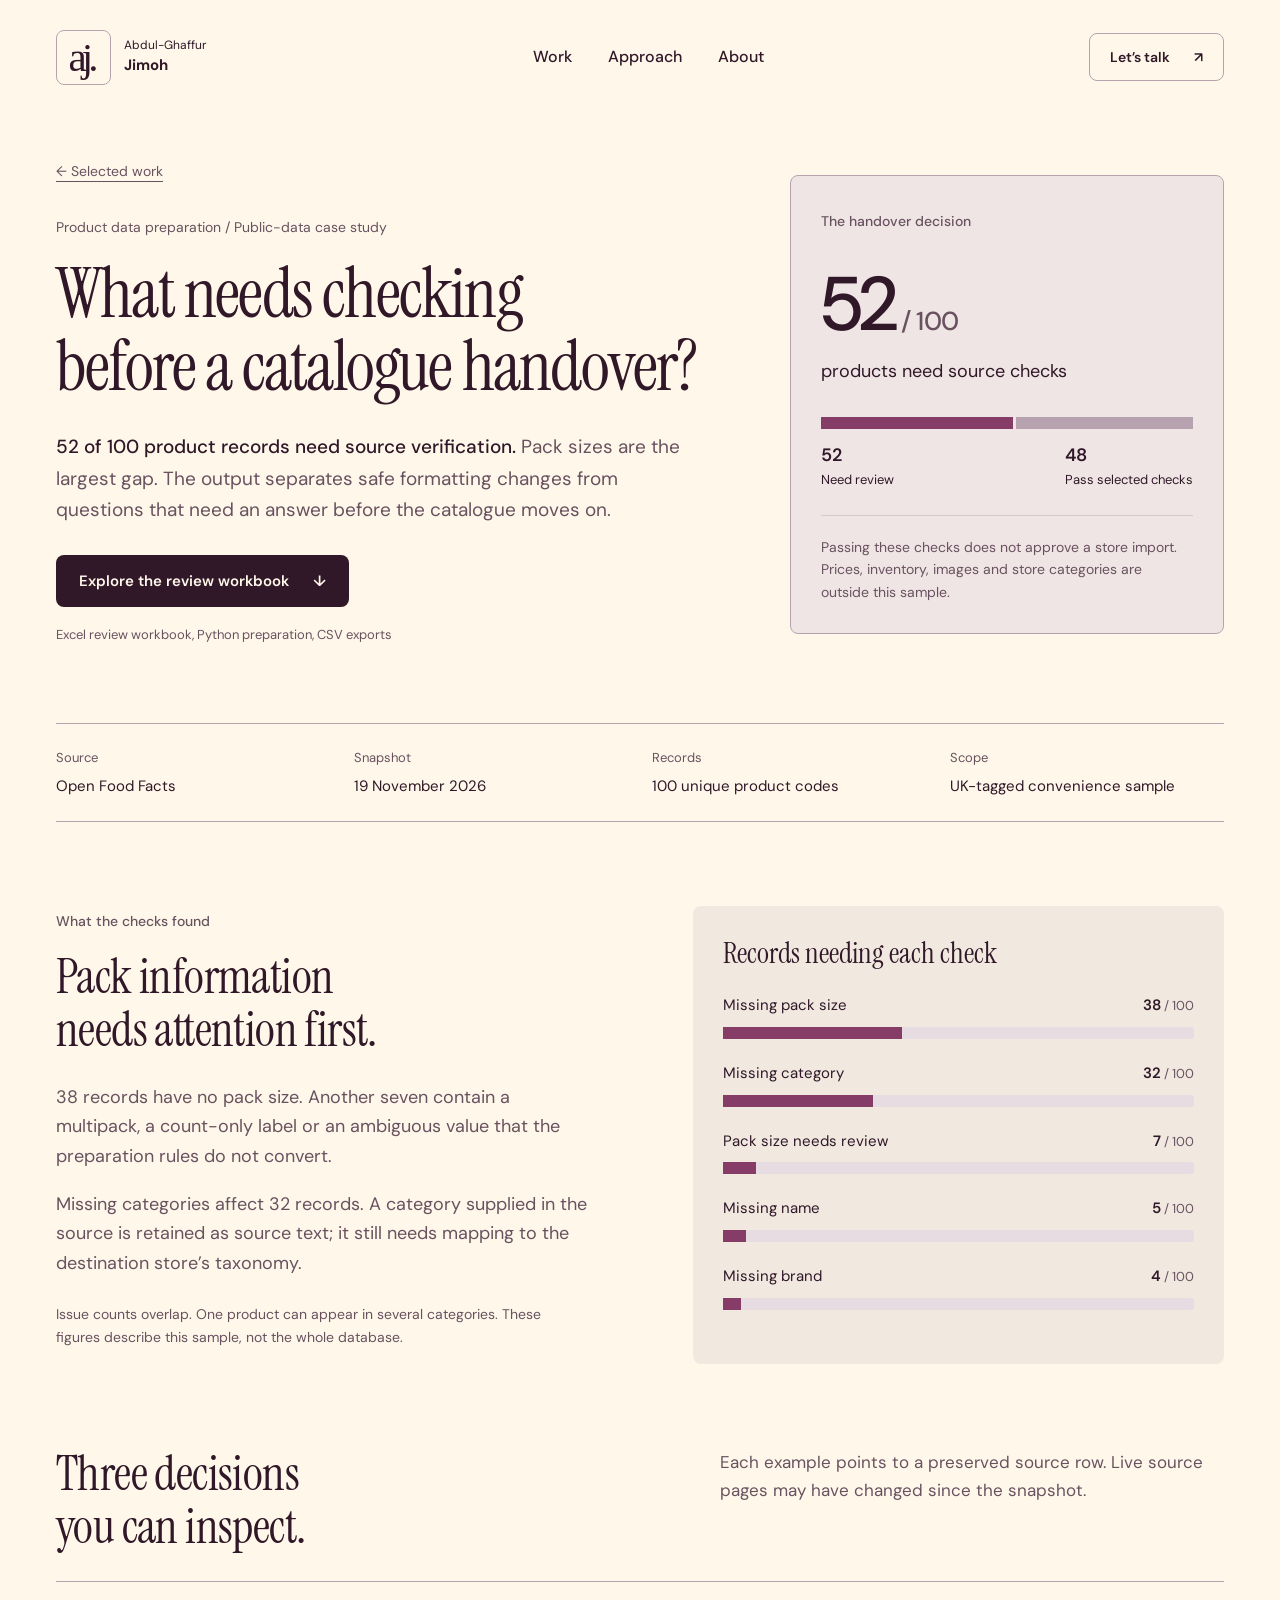
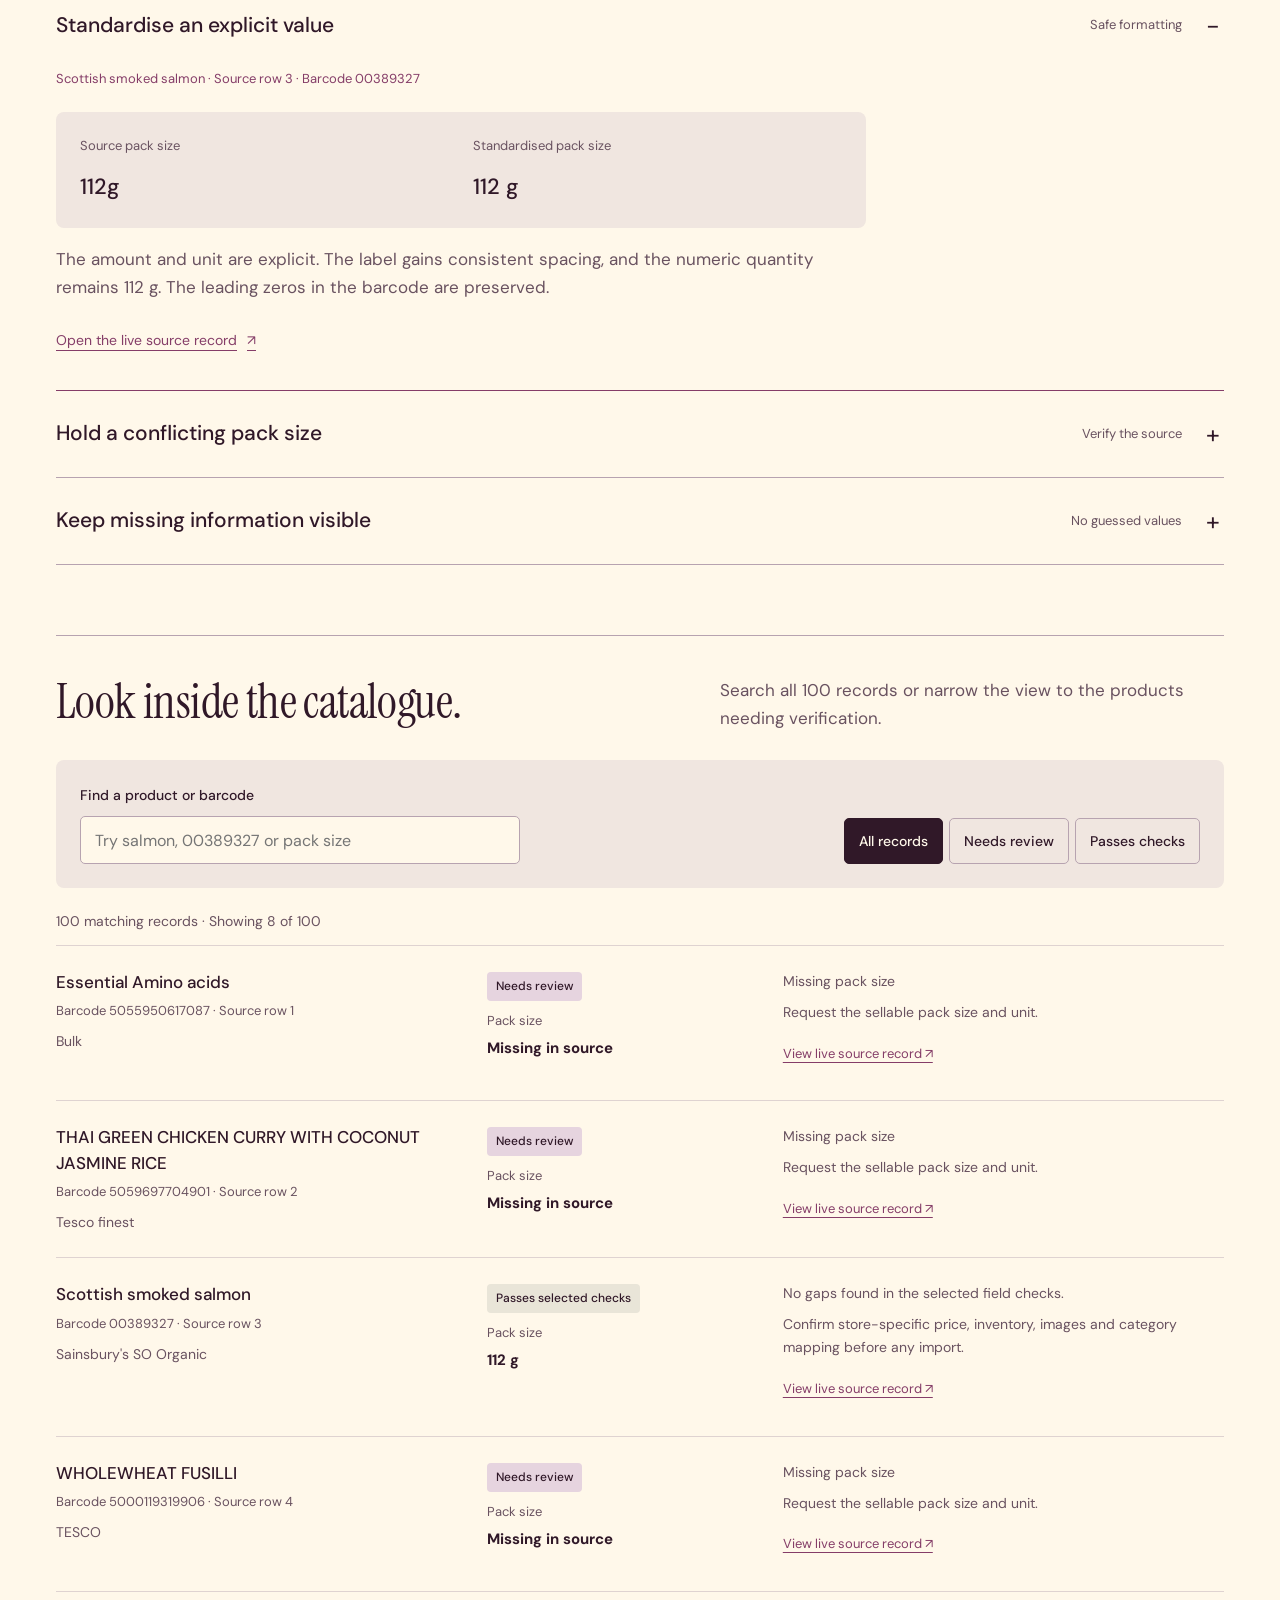
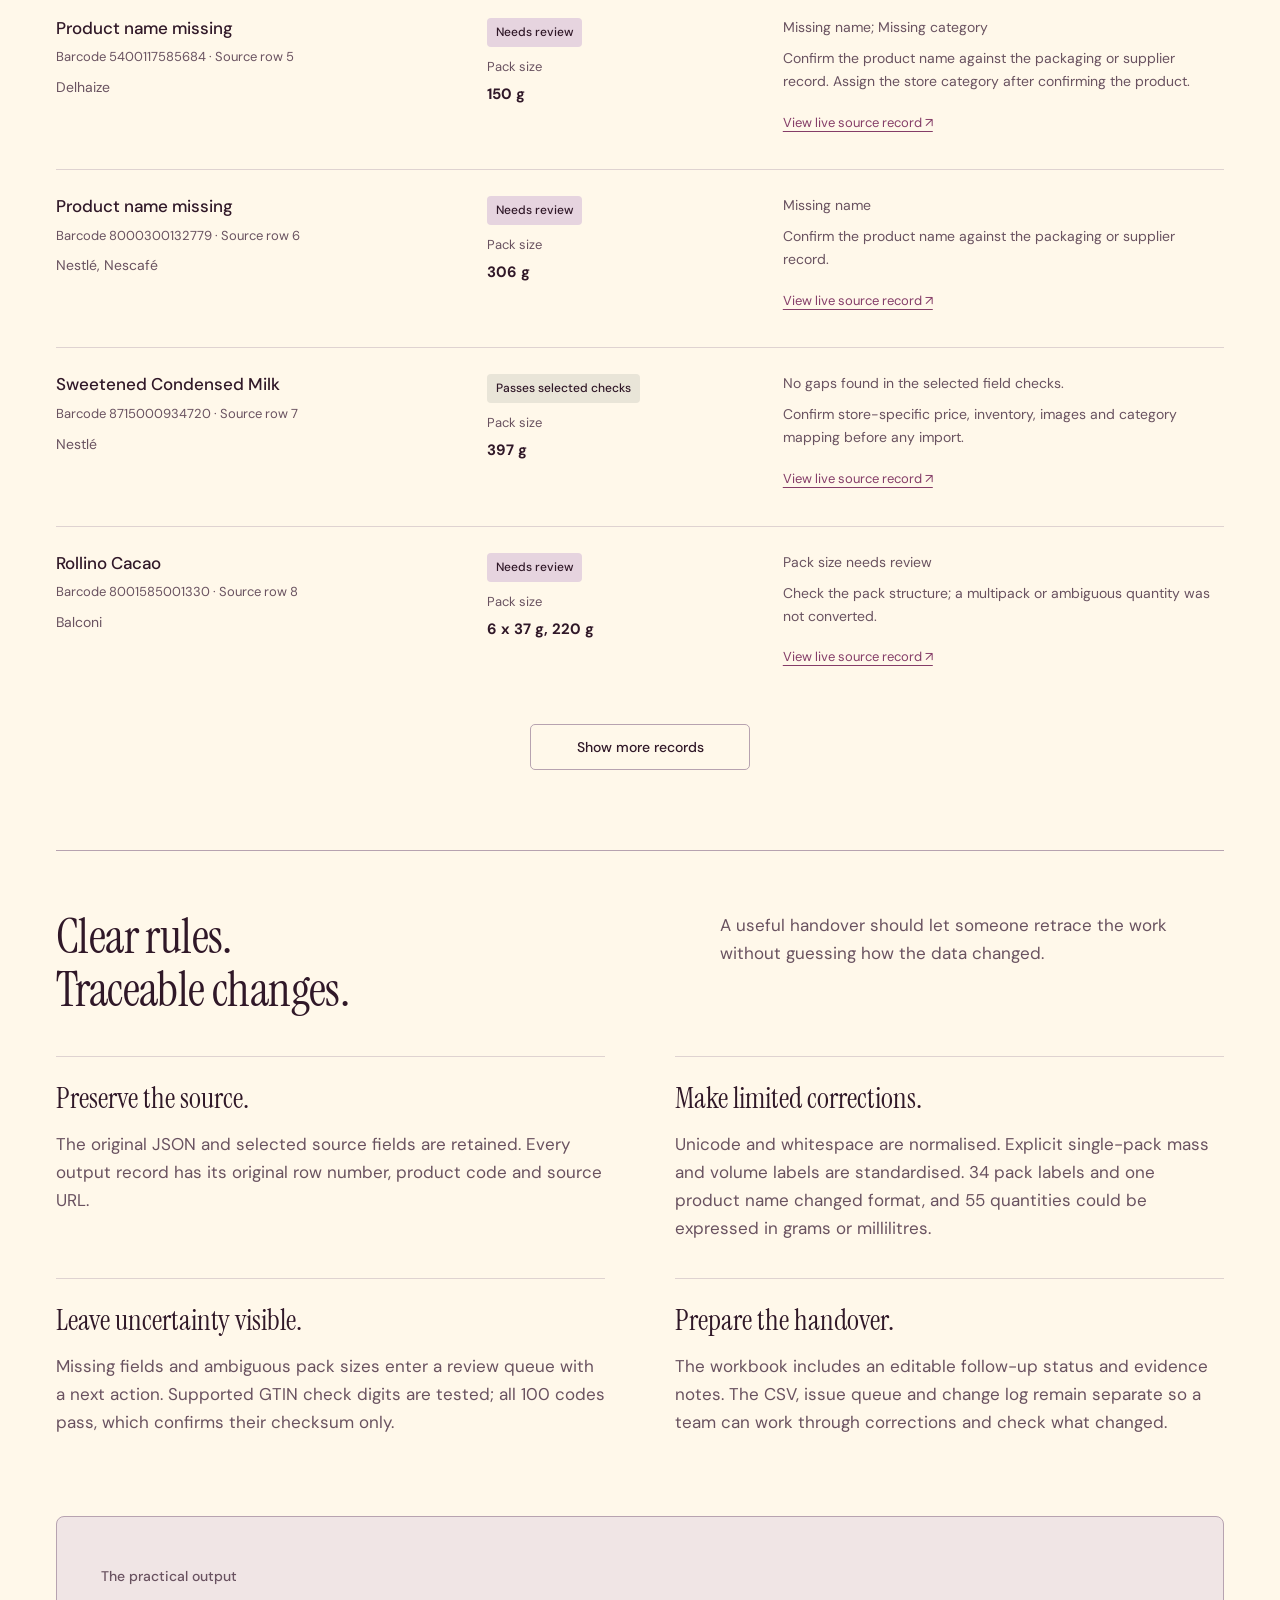
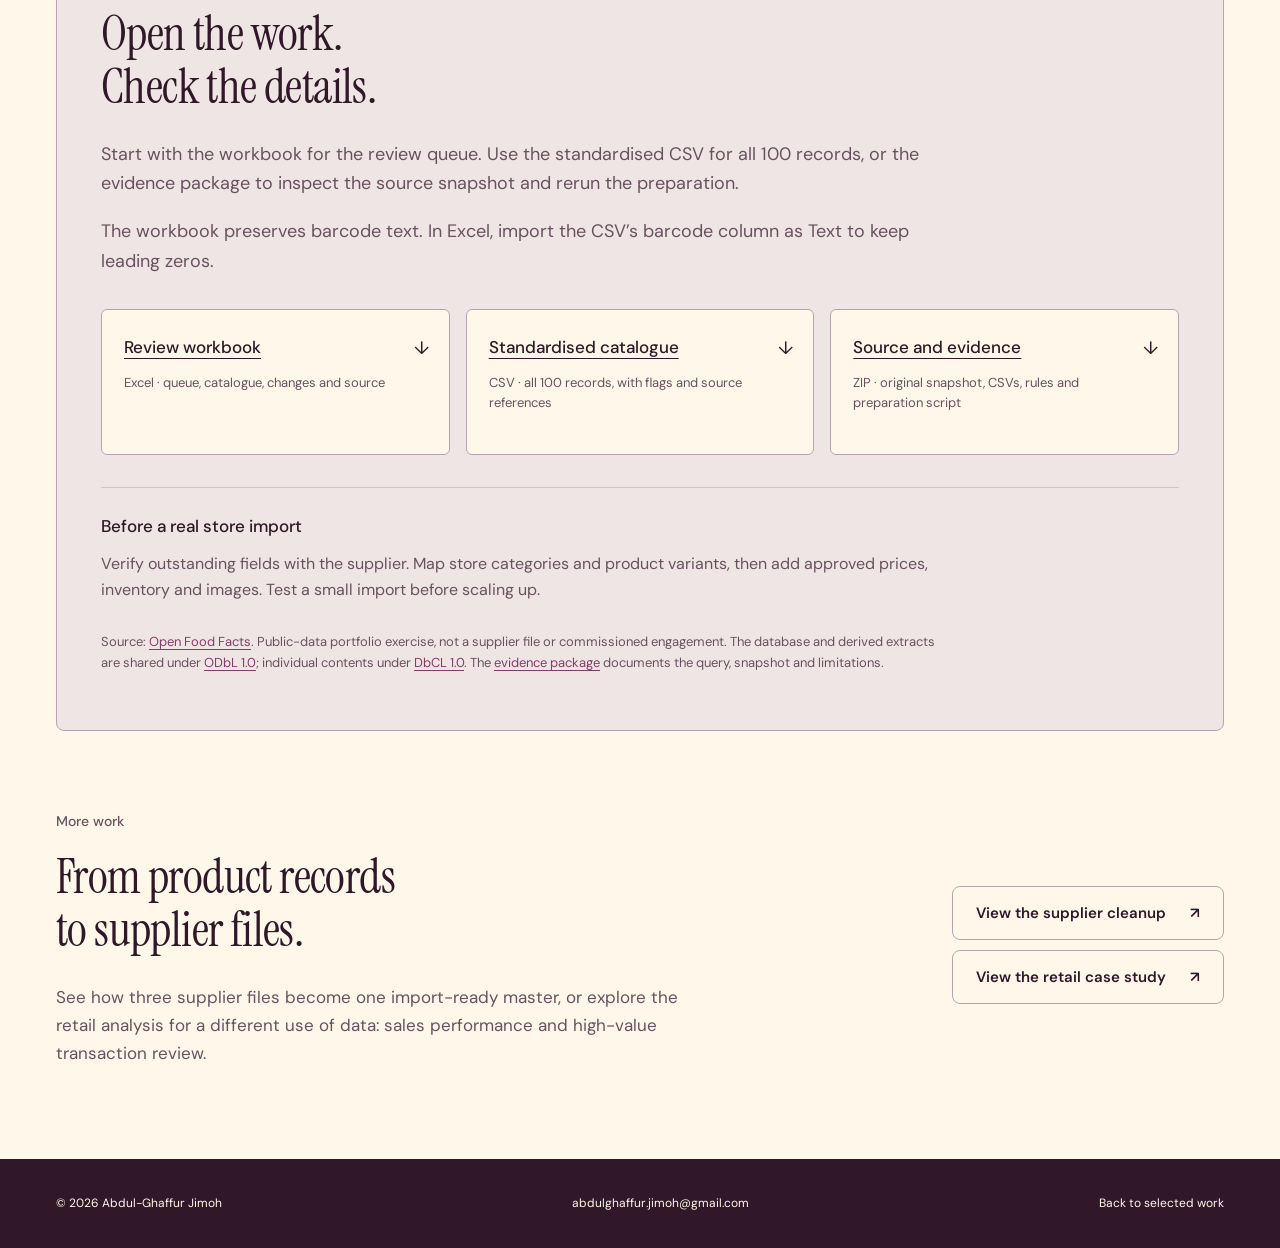
==== commit 5e28f2f0: "Add supplier catalogue case study and update portfolio Adds the 250-SKU synthetic supplier-catalogue" ====
--- a/catalogue-case-study.html
+++ b/catalogue-case-study.html
@@ -1,4 +1,4 @@
-<!doctype html><html lang="en"><head><meta charset="utf-8"><meta name="viewport" content="width=device-width,initial-scale=1"><meta name="theme-color" content="#FFF8EA"><title>Product Catalogue Quality Review | Abdul-Ghaffur Jimoh</title><meta name="description" content="A practical review of 100 real product records: 52 need source verification, 35 fields standardised, with a downloadable catalogue and review queue."><link rel="canonical" href="https://abdulghaffurjimoh.github.io/catalogue-case-study.html"><meta name="author" content="Abdul-Ghaffur Jimoh"><meta property="og:type" content="article"><meta property="og:title" content="What needs checking before a catalogue handover?"><meta property="og:description" content="100 real product records. Clear preparation rules, a traceable change log and a practical review queue."><meta property="og:url" content="https://abdulghaffurjimoh.github.io/catalogue-case-study.html"><meta property="og:image" content="https://abdulghaffurjimoh.github.io/portfolio-social.jpg"><meta name="twitter:card" content="summary_large_image"><meta name="twitter:title" content="Product Catalogue Quality Review | Abdul-Ghaffur Jimoh"><meta name="twitter:description" content="A practical catalogue review with real source records and downloadable evidence."><meta name="twitter:image" content="https://abdulghaffurjimoh.github.io/portfolio-social.jpg"><link rel="icon" href="portfolio-mark.svg?v=3" type="image/svg+xml"><link rel="preconnect" href="https://fonts.googleapis.com"><link rel="preconnect" href="https://fonts.gstatic.com" crossorigin><link href="https://fonts.googleapis.com/css2?family=Instrument+Serif:ital@0;1&family=DM+Sans:wght@400;500;600&display=swap" rel="stylesheet"><link rel="stylesheet" href="style.css"><link rel="stylesheet" href="editorial.css?v=about-4"><link rel="stylesheet" href="interactions.css?v=3"><link rel="stylesheet" href="catalogue.css?v=1"><script src="app.js?v=2" defer></script><script src="interactions.js?v=3" defer></script><script src="catalogue.js?v=1" defer></script></head><body class="case-page catalogue-page"><a class="skip" href="#main">Skip to content</a><header class="site-header wrap"><a class="brand" href="index.html" aria-label="Abdul-Ghaffur Jimoh home"><span class="mark">aj<span>.</span></span><span>Abdul-Ghaffur<br><b>Jimoh</b></span></a><button class="menu-toggle" type="button" aria-expanded="false" aria-controls="primary-navigation"><span class="menu-label">Menu</span><span class="menu-icon" aria-hidden="true"></span></button><nav id="primary-navigation" aria-label="Main navigation"><a href="index.html#work">Work</a><a href="index.html#approach">Approach</a><a href="index.html#about">About</a><a class="menu-contact" href="mailto:abdulghaffur.jimoh@gmail.com">Get in touch <span aria-hidden="true">↗</span></a></nav><a class="nav-contact" href="mailto:abdulghaffur.jimoh@gmail.com">Let’s talk <span aria-hidden="true">↗</span></a></header><main id="main">
+<!doctype html><html lang="en"><head><meta charset="utf-8"><meta name="viewport" content="width=device-width,initial-scale=1"><meta name="theme-color" content="#FFF8EA"><title>Product Catalogue Quality Review | Abdul-Ghaffur Jimoh</title><meta name="description" content="A practical review of 100 real product records: 52 need source verification, 35 fields standardised, with a downloadable catalogue and review queue."><link rel="canonical" href="https://abdulghaffurjimoh.github.io/catalogue-case-study.html"><meta name="author" content="Abdul-Ghaffur Jimoh"><meta property="og:type" content="article"><meta property="og:title" content="What needs checking before a catalogue handover?"><meta property="og:description" content="100 real product records. Clear preparation rules, a traceable change log and a practical review queue."><meta property="og:url" content="https://abdulghaffurjimoh.github.io/catalogue-case-study.html"><meta property="og:image" content="https://abdulghaffurjimoh.github.io/portfolio-social.jpg"><meta name="twitter:card" content="summary_large_image"><meta name="twitter:title" content="Product Catalogue Quality Review | Abdul-Ghaffur Jimoh"><meta name="twitter:description" content="A practical catalogue review with real source records and downloadable evidence."><meta name="twitter:image" content="https://abdulghaffurjimoh.github.io/portfolio-social.jpg"><link rel="icon" href="portfolio-mark.svg?v=3" type="image/svg+xml"><link rel="preconnect" href="https://fonts.googleapis.com"><link rel="preconnect" href="https://fonts.gstatic.com" crossorigin><link href="https://fonts.googleapis.com/css2?family=Instrument+Serif:ital@0;1&family=DM+Sans:wght@400;500;600&display=swap" rel="stylesheet"><link rel="stylesheet" href="style.css"><link rel="stylesheet" href="editorial.css?v=about-4"><link rel="stylesheet" href="interactions.css?v=3"><link rel="stylesheet" href="catalogue.css?v=3"><script src="app.js?v=2" defer></script><script src="interactions.js?v=3" defer></script><script src="catalogue.js?v=1" defer></script></head><body class="case-page catalogue-page"><a class="skip" href="#main">Skip to content</a><header class="site-header wrap"><a class="brand" href="index.html" aria-label="Abdul-Ghaffur Jimoh home"><span class="mark">aj<span>.</span></span><span>Abdul-Ghaffur<br><b>Jimoh</b></span></a><button class="menu-toggle" type="button" aria-expanded="false" aria-controls="primary-navigation"><span class="menu-label">Menu</span><span class="menu-icon" aria-hidden="true"></span></button><nav id="primary-navigation" aria-label="Main navigation"><a href="index.html#work">Work</a><a href="index.html#approach">Approach</a><a href="index.html#about">About</a><a class="menu-contact" href="mailto:abdulghaffur.jimoh@gmail.com">Get in touch <span aria-hidden="true">↗</span></a></nav><a class="nav-contact" href="mailto:abdulghaffur.jimoh@gmail.com">Let’s talk <span aria-hidden="true">↗</span></a></header><main id="main">
 <section class="catalogue-hero wrap"><div class="catalogue-intro"><a class="back-link" href="index.html#work">← Selected work</a><p class="project-type">Product data preparation / Public-data case study</p><h1>What needs checking<br>before a catalogue handover?</h1><p class="catalogue-deck"><strong>52 of 100 product records need source verification.</strong> Pack sizes are the largest gap. The output separates safe formatting changes from questions that need an answer before the catalogue moves on.</p><a class="button primary" href="Catalogue_Review.xlsx" download>Explore the review workbook <span aria-hidden="true">↓</span></a><p class="catalogue-tools">Excel review workbook, Python preparation, CSV exports</p></div><aside class="catalogue-verdict" aria-label="Catalogue review result"><span class="section-label">The handover decision</span><div class="verdict-main"><strong>52<span> / 100</span></strong><p>products need source checks</p></div><div class="split-track" role="img" aria-label="52 products need review; 48 pass selected checks"><span></span><span></span></div><div class="split-labels"><p><strong>52</strong> Need review</p><p><strong>48</strong> Pass selected checks</p></div><p class="verdict-note">Passing these checks does not approve a store import. Prices, inventory, images and store categories are outside this sample.</p></aside></section>
 <dl class="catalogue-context wrap"><div><dt>Source</dt><dd>Open Food Facts</dd></div><div><dt>Snapshot</dt><dd>19 November 2026</dd></div><div><dt>Records</dt><dd>100 unique product codes</dd></div><div><dt>Scope</dt><dd>UK-tagged convenience sample</dd></div></dl>
 <section class="catalogue-evidence wrap" id="catalogue-findings"><div><span class="section-label">What the checks found</span><h2>Pack information<br>needs attention first.</h2><p>38 records have no pack size. Another seven contain a multipack, a count-only label or an ambiguous value that the preparation rules do not convert.</p><p>Missing categories affect 32 records. A category supplied in the source is retained as source text; it still needs mapping to the destination store’s taxonomy.</p><p class="evidence-note">Issue counts overlap. One product can appear in several categories. These figures describe this sample, not the whole database.</p></div><div class="quality-evidence"><h3>Records needing each check</h3><div class="quality-chart" role="img" aria-label="Products with each issue, out of 100: 38 missing pack size; 32 missing category; 7 pack sizes need review; 5 missing names; 4 missing brands."><div class="quality-bar"><div><span>Missing pack size</span><strong>38<small> / 100</small></strong></div><div class="bar-track"><span style="width:38%"></span></div></div><div class="quality-bar"><div><span>Missing category</span><strong>32<small> / 100</small></strong></div><div class="bar-track"><span style="width:32%"></span></div></div><div class="quality-bar"><div><span>Pack size needs review</span><strong>7<small> / 100</small></strong></div><div class="bar-track"><span style="width:7%"></span></div></div><div class="quality-bar"><div><span>Missing name</span><strong>5<small> / 100</small></strong></div><div class="bar-track"><span style="width:5%"></span></div></div><div class="quality-bar"><div><span>Missing brand</span><strong>4<small> / 100</small></strong></div><div class="bar-track"><span style="width:4%"></span></div></div></div></div></section>
@@ -8,4 +8,4 @@
 <section class="catalogue-records wrap" id="records"><div class="section-heading"><h2>Look inside the catalogue.</h2><p>Search all 100 records or narrow the view to the products needing verification.</p></div><div class="record-toolbar" hidden><div class="record-search"><label for="catalogue-search">Find a product or barcode</label><input type="search" id="catalogue-search" placeholder="Try salmon, 00389327 or pack size" autocomplete="off"></div><div class="record-filters" role="group" aria-label="Filter catalogue records"><button type="button" data-record-filter="all" aria-pressed="true">All records</button><button type="button" data-record-filter="review" aria-pressed="false">Needs review</button><button type="button" data-record-filter="pass" aria-pressed="false">Passes checks</button></div></div><p class="record-count" role="status" aria-live="polite">Loading the product records…</p><div class="record-results" id="catalogue-results"></div><button class="records-more" type="button" hidden>Show more records</button><noscript><p>Download the workbook or CSV below to inspect all 100 records.</p></noscript></section>
 <section class="catalogue-method wrap"><div class="section-heading"><h2>Clear rules.<br>Traceable changes.</h2><p>A useful handover should let someone retrace the work without guessing how the data changed.</p></div><div class="method-grid"><article><h3>Preserve the source.</h3><p>The original JSON and selected source fields are retained. Every output record has its original row number, product code and source URL.</p></article><article><h3>Make limited corrections.</h3><p>Unicode and whitespace are normalised. Explicit single-pack mass and volume labels are standardised. 34 pack labels and one product name changed format, and 55 quantities could be expressed in grams or millilitres.</p></article><article><h3>Leave uncertainty visible.</h3><p>Missing fields and ambiguous pack sizes enter a review queue with a next action. Supported GTIN check digits are tested; all 100 codes pass, which confirms their checksum only.</p></article><article><h3>Prepare the handover.</h3><p>The workbook includes an editable follow-up status and evidence notes. The CSV, issue queue and change log remain separate so a team can work through corrections and check what changed.</p></article></div></section>
 <section class="catalogue-downloads wrap" id="downloads"><span class="section-label">The practical output</span><h2>Open the work.<br>Check the details.</h2><p>Start with the workbook for the review queue. Use the standardised CSV for all 100 records, or the evidence package to inspect the source snapshot and rerun the preparation.</p><p class="csv-guidance">The workbook preserves barcode text. In Excel, import the CSV’s barcode column as Text to keep leading zeros.</p><div class="download-grid"><a href="Catalogue_Review.xlsx" download><span>Review workbook</span><small>Excel · queue, catalogue, changes and source</small><b aria-hidden="true">↓</b></a><a href="catalogue-standardised.csv" download><span>Standardised catalogue</span><small>CSV · all 100 records, with flags and source references</small><b aria-hidden="true">↓</b></a><a href="catalogue-evidence.zip" download><span>Source and evidence</span><small>ZIP · original snapshot, CSVs, rules and preparation script</small><b aria-hidden="true">↓</b></a></div><div class="catalogue-limits"><h3>Before a real store import</h3><p>Verify outstanding fields with the supplier. Map store categories and product variants, then add approved prices, inventory and images. Test a small import before scaling up.</p></div><p class="source-credit">Source: <a href="https://world.openfoodfacts.org/" target="_blank" rel="noopener noreferrer">Open Food Facts</a>. Public-data portfolio exercise, not a supplier file or commissioned engagement. The database and derived extracts are shared under <a href="https://opendatacommons.org/licenses/odbl/1-0/" target="_blank" rel="noopener noreferrer">ODbL 1.0</a>; individual contents under <a href="https://opendatacommons.org/licenses/dbcl/1-0/" target="_blank" rel="noopener noreferrer">DbCL 1.0</a>. The <a href="catalogue-evidence.zip" download>evidence package</a> documents the query, snapshot and limitations.</p></section>
-<section class="catalogue-next wrap"><div><span class="section-label">More work</span><h2>From product records<br>to sales decisions.</h2><p>Explore the retail analysis for a different use of data: sales performance and high-value transaction review.</p></div><a class="button outline" href="retail-case-study.html">View the retail case study <span aria-hidden="true">↗</span></a></section></main><footer class="site-footer wrap"><span>© <span data-year>2026</span> Abdul-Ghaffur Jimoh</span><a href="mailto:abdulghaffur.jimoh@gmail.com">abdulghaffur.jimoh@gmail.com</a><a href="index.html#work">Back to selected work</a></footer></body></html>+<section class="catalogue-next wrap"><div><span class="section-label">More work</span><h2>From product records<br>to supplier files.</h2><p>See how three supplier files become one import-ready master, or explore the retail analysis for a different use of data: sales performance and high-value transaction review.</p></div><div class="next-actions"><a class="button outline" href="supplier-catalogue-case-study.html">View the supplier cleanup <span aria-hidden="true">↗</span></a><a class="button outline" href="retail-case-study.html">View the retail case study <span aria-hidden="true">↗</span></a></div></section></main><footer class="site-footer wrap"><span>© <span data-year>2026</span> Abdul-Ghaffur Jimoh</span><a href="mailto:abdulghaffur.jimoh@gmail.com">abdulghaffur.jimoh@gmail.com</a><a href="index.html#work">Back to selected work</a></footer></body></html>
--- a/interactions.css
+++ b/interactions.css
@@ -33,6 +33,11 @@
 details[open]{border-color:var(--mulberry)}
 /* The navigation stays usable without JavaScript; enhancement adds a disclosure. */
 .menu-toggle,.site-header nav .menu-contact{display:none}
+.hero-actions{flex-wrap:wrap;gap:14px}
+.hero-actions .button{min-height:54px}
+.hero .button.secondary{background:transparent;color:var(--oat);border:1px solid #b7a3b091}
+.hero .button.secondary:hover{background:#fff8ea0b;border-color:var(--oat);box-shadow:none}
+.hero .button.secondary:active{background:#fff8ea16}
 .menu-toggle{align-items:center;justify-content:center;gap:12px;min-width:100px;min-height:46px;padding:10px 14px;background:transparent;color:inherit;border:1px solid var(--mauve);border-radius:8px;font:500 15px var(--font);cursor:pointer}
 .menu-toggle:hover{background:#853d6818}
 .home-page .menu-toggle:hover{background:#452238}
@@ -109,6 +114,6 @@
   .case-nav>a{min-height:44px;display:flex;align-items:center}
   .site-footer{align-items:flex-start;overflow-wrap:anywhere}
 }
-@media(max-width:480px){.site-header .brand>span:last-child{display:none}.site-header .brand{gap:0}.site-header .mark{width:46px;height:46px}.site-header{min-height:86px}}
+@media(max-width:480px){.site-header .brand>span:last-child{display:none}.site-header .brand{gap:0}.site-header .mark{width:46px;height:46px}.site-header{min-height:86px}.hero-actions{display:grid;grid-template-columns:minmax(0,1fr);gap:12px}.hero-actions .button{width:100%;min-height:54px;justify-content:space-between}}
 @keyframes nav-enter{from{opacity:0;transform:translateY(-5px)}to{opacity:1;transform:translateY(0)}}
 @media(prefers-reduced-motion:reduce){*,*:before,*:after{scroll-behavior:auto!important;transition:none!important;animation:none!important}.project-art:hover .project-preview img{transform:none}.button:hover span,.nav-contact:hover span,.case-link:hover span,.text-link:hover span,.project-art:hover .project-art-top>span:last-child{transform:none}}
--- a/catalogue.css
+++ b/catalogue.css
@@ -53,6 +53,7 @@
 .before-after{display:grid;grid-template-columns:1fr 1fr;gap:24px;background:#f0e6e0;border-radius:8px;padding:24px}
 .before-after span{display:block;font-size:13px;color:var(--muted);margin-bottom:12px}
 .before-after strong{font-size:22px;font-weight:500;font-variant-numeric:tabular-nums;overflow-wrap:anywhere}
+@media(max-width:480px){.review-records{grid-template-columns:1fr;gap:18px}}
 .decision-body a{font-size:14px;color:var(--mulberry);text-decoration:underline;text-underline-offset:5px;min-height:44px;display:inline-flex;align-items:center;gap:10px}
 .catalogue-records{padding-block:40px 80px;border-top:1px solid var(--mauve)}
 .record-toolbar{display:flex;justify-content:space-between;align-items:flex-end;gap:30px;padding:24px;background:#f0e6e0;border-radius:8px}
@@ -95,6 +96,20 @@
 .catalogue-downloads .source-credit a{color:var(--mulberry);text-decoration:underline;text-underline-offset:3px}
 .catalogue-next{display:flex;justify-content:space-between;align-items:center;gap:40px;padding-block:75px}
 .catalogue-next h2{margin-top:16px}.catalogue-next p{font-size:17px;color:var(--muted);max-width:55ch;line-height:1.65}
+.next-actions{display:flex;flex-direction:column;gap:10px;align-items:stretch;flex-shrink:0}
+.next-actions .button{white-space:nowrap;text-align:center}
 @media(max-width:1050px){.catalogue-hero{gap:5%;grid-template-columns:1.3fr 1fr}.catalogue-intro h1{font-size:64px}.catalogue-verdict{padding:24px}.record-toolbar{flex-direction:column;align-items:stretch;gap:20px}.record-search{max-width:none}.download-grid{grid-template-columns:1fr}.download-grid a{min-height:0}.catalogue-context{grid-template-columns:1fr 1fr}.catalogue-page .section-heading{flex-direction:column;gap:16px}.catalogue-page .section-heading>p{max-width:65ch}}
-@media(max-width:760px){.catalogue-hero{grid-template-columns:1fr;gap:32px;padding-block:20px 40px}.catalogue-intro h1{font-size:clamp(43px,10.8vw,62px);letter-spacing:-1px}.catalogue-intro>.project-type{font-size:13px;margin-top:20px}.catalogue-deck{font-size:18px}.catalogue-tools{font-size:13px}.catalogue-hero .button{white-space:normal;text-align:left}.catalogue-verdict{padding:26px}.verdict-main{margin-block:28px}.verdict-main>strong{font-size:68px}.catalogue-context{gap:24px 16px;padding-block:24px}.catalogue-context dd{font-size:14px}.catalogue-page h2{font-size:40px}.catalogue-evidence{grid-template-columns:1fr;gap:28px;padding-block:52px}.quality-evidence{padding:24px}.catalogue-decisions{padding-bottom:50px}.decision-example summary{flex-wrap:wrap;gap:10px;font-size:18px;min-height:94px;padding:20px 0}.decision-example summary>span:first-child{flex:1;min-width:75%}.decision-tag{order:4;flex-basis:100%;margin-left:0}.decision-body{padding-right:0}.before-after{gap:20px;padding:20px}.before-after strong{font-size:19px}.decision-body p{font-size:17px}.catalogue-records{padding-block:35px 50px}.record-toolbar{padding:20px}.record-filters{display:grid;grid-template-columns:1fr;gap:8px}.record-filters button{text-align:left;min-height:46px}.catalogue-record{grid-template-columns:1fr;gap:16px;padding-block:24px}.record-action a{font-size:14px}.record-pack>span{display:inline;margin-right:8px}.record-status{font-size:13px}.record-toolbar input{font-size:16px}.catalogue-method{padding-block:40px 50px}.method-grid{grid-template-columns:1fr;gap:28px;margin-top:26px}.catalogue-downloads{padding:28px 22px}.catalogue-downloads>p{font-size:18px}.download-grid a{padding:22px 48px 22px 20px}.catalogue-next{flex-direction:column;align-items:flex-start;padding-block:50px}.catalogue-feature{margin-top:24px}.catalogue-preview{padding:22px 18px}.quality-bar>div:first-child{font-size:14px;gap:12px}.quality-bar strong small{font-size:12px}}
+@media(max-width:760px){.catalogue-hero{grid-template-columns:1fr;gap:32px;padding-block:20px 40px}.catalogue-intro h1{font-size:clamp(43px,10.8vw,62px);letter-spacing:-1px}.catalogue-intro>.project-type{font-size:13px;margin-top:20px}.catalogue-deck{font-size:18px}.catalogue-tools{font-size:13px}.catalogue-hero .button{white-space:normal;text-align:left}.catalogue-verdict{padding:26px}.verdict-main{margin-block:28px}.verdict-main>strong{font-size:68px}.catalogue-context{gap:24px 16px;padding-block:24px}.catalogue-context dd{font-size:14px}.catalogue-page h2{font-size:40px}.catalogue-evidence{grid-template-columns:1fr;gap:28px;padding-block:52px}.quality-evidence{padding:24px}.catalogue-decisions{padding-bottom:50px}.decision-example summary{flex-wrap:wrap;gap:10px;font-size:18px;min-height:94px;padding:20px 0}.decision-example summary>span:first-child{flex:1;min-width:75%}.decision-tag{order:4;flex-basis:100%;margin-left:0}.decision-body{padding-right:0}.before-after{gap:20px;padding:20px}.before-after strong{font-size:19px}.decision-body p{font-size:17px}.catalogue-records{padding-block:35px 50px}.record-toolbar{padding:20px}.record-filters{display:grid;grid-template-columns:1fr;gap:8px}.record-filters button{text-align:left;min-height:46px}.catalogue-record{grid-template-columns:1fr;gap:16px;padding-block:24px}.record-action a{font-size:14px}.record-pack>span{display:inline;margin-right:8px}.record-status{font-size:13px}.record-toolbar input{font-size:16px}.catalogue-method{padding-block:40px 50px}.method-grid{grid-template-columns:1fr;gap:28px;margin-top:26px}.catalogue-downloads{padding:28px 22px}.catalogue-downloads>p{font-size:18px}.download-grid a{padding:22px 48px 22px 20px}.catalogue-next{flex-direction:column;align-items:flex-start;padding-block:50px}.next-actions{width:100%}.next-actions .button{white-space:normal;text-align:left}.catalogue-feature{margin-top:24px}.catalogue-preview{padding:22px 18px}.quality-bar>div:first-child{font-size:14px;gap:12px}.quality-bar strong small{font-size:12px}}
 @media(max-width:360px){.before-after{grid-template-columns:1fr}.catalogue-context{grid-template-columns:1fr}.catalogue-intro h1{font-size:43px}.catalogue-verdict{padding:22px}.split-labels{gap:14px}}
+
+/* Supplier-file card on the homepage. */
+.supplier-preview h4{font-size:26px;margin-bottom:18px}
+.supplier-stat-grid{display:grid;grid-template-columns:repeat(3,minmax(0,1fr));gap:8px}
+.supplier-stat-grid>div{background:#f5ece4;border:1px solid #b7a3b050;border-radius:6px;padding:12px 10px}
+.supplier-stat-grid strong{display:block;font:500 30px/1 'Instrument Serif',Georgia,serif;color:var(--cherry);font-variant-numeric:tabular-nums}
+.supplier-stat-grid span{display:block;font-size:11px;line-height:1.35;color:var(--muted);margin-top:6px}
+.supplier-preview>p{font-size:12px;margin-top:16px}
+.supplier-stat-grid+.supplier-stat-grid{margin-top:8px}
+.supplier-stat-grid-secondary>div{padding:10px}
+.supplier-stat-grid-secondary strong{font-size:24px}
+@media(max-width:760px){.supplier-preview h4{font-size:24px}.supplier-stat-grid strong{font-size:26px}.supplier-stat-grid-secondary strong{font-size:22px}}
